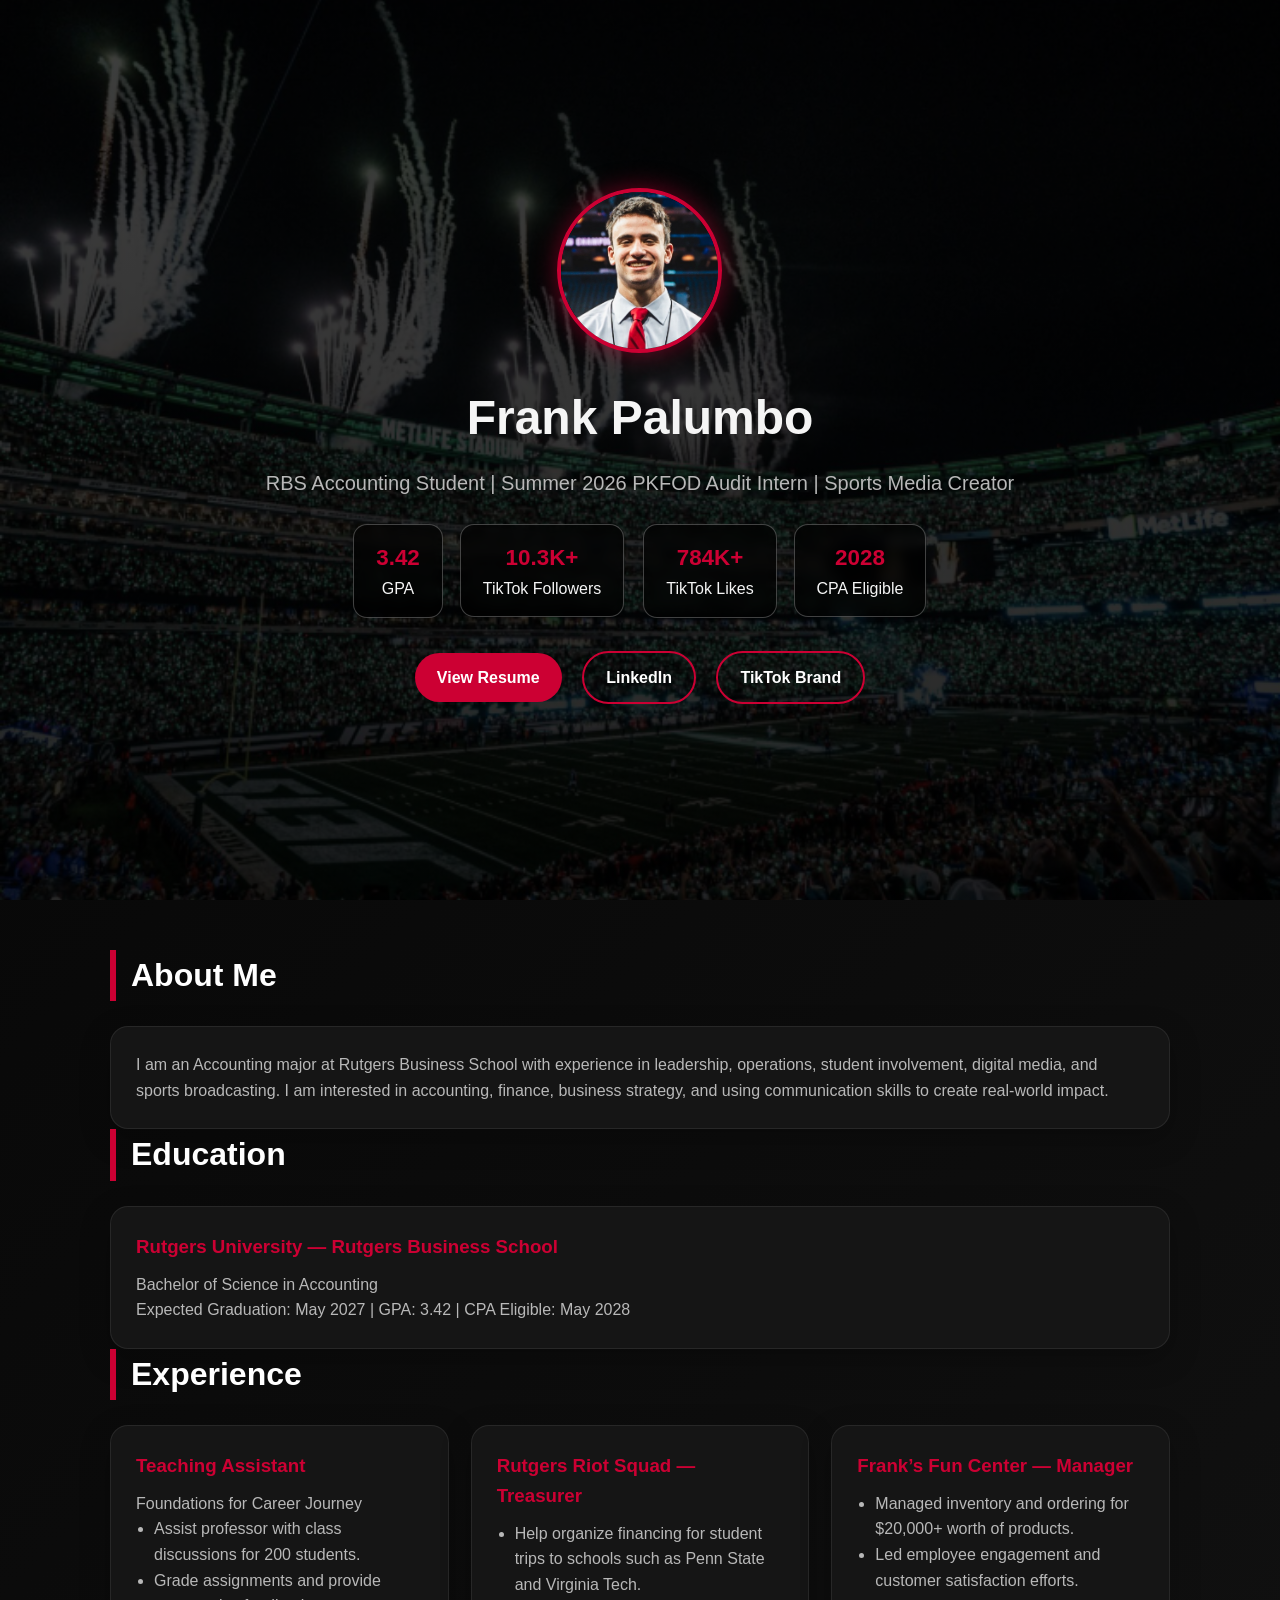
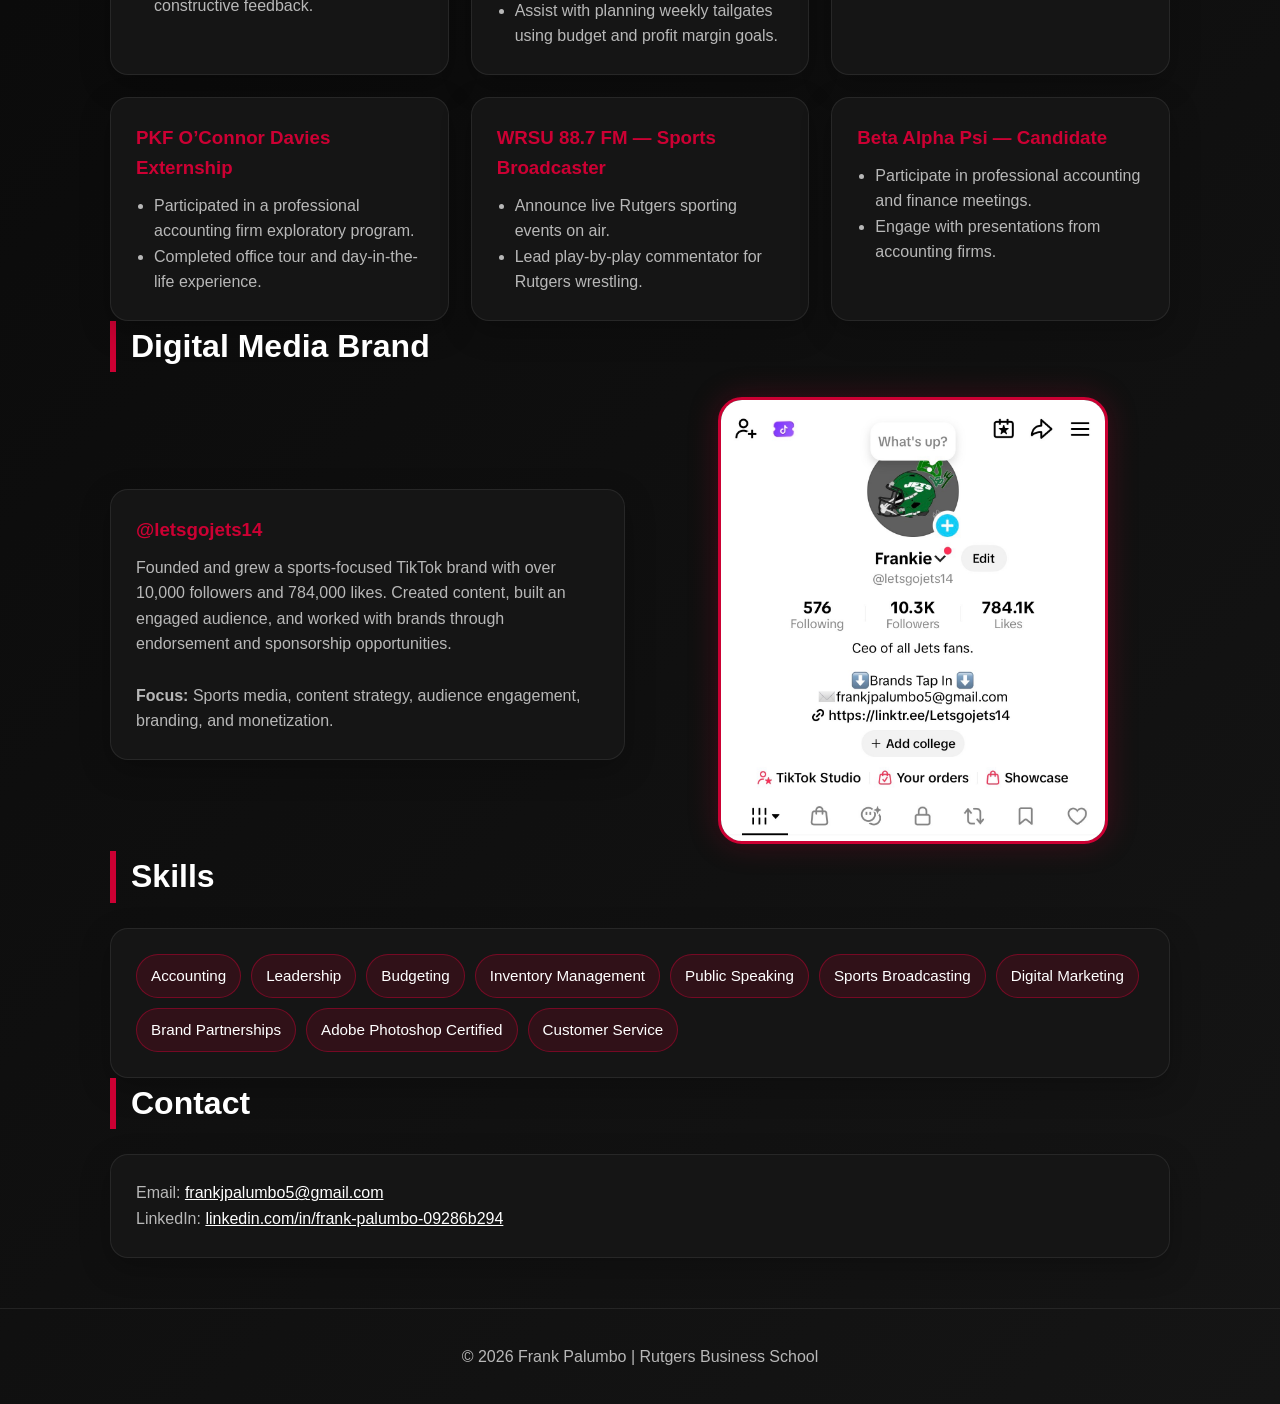
==== index.html @ e0ea03e7 "Update index.html" ====
<!DOCTYPE html>
<html lang="en">
<head>
<meta charset="UTF-8">
<meta name="viewport" content="width=device-width, initial-scale=1.0">
<title>Frank Palumbo | Rutgers Accounting Portfolio</title>

<style>
:root{
  --scarlet:#cc0033;
  --dark:#090909;
  --card:#151515;
  --text:#f5f5f5;
  --muted:#b8b8b8;
  --green:#125740;
}

*{
  margin:0;
  padding:0;
  box-sizing:border-box;
}

body{
  font-family:Arial, Helvetica, sans-serif;
  background:linear-gradient(135deg,#050505,#151515);
  color:var(--text);
  line-height:1.6;
}

header{
  min-height:100vh;
  display:flex;
  align-items:center;
  justify-content:center;
  text-align:center;
  padding:40px 20px;

  background:
    linear-gradient(rgba(0,0,0,.75), rgba(0,0,0,.85)),
    url("Assets/Jetlife.png");

  background-size:cover;
  background-position:center;
  background-repeat:no-repeat;
}

.hero{
  max-width:900px;
}

.profile-img{
  width:165px;
  height:165px;
  border-radius:50%;
  object-fit:cover;
  border:4px solid var(--scarlet);
  box-shadow:0 0 25px rgba(204,0,51,.5);
  margin-bottom:20px;
}

h1{
  font-size:3rem;
  margin-bottom:10px;
}

.tagline{
  font-size:1.25rem;
  color:var(--muted);
  margin-bottom:20px;
}

.hero-stats{
  display:flex;
  justify-content:center;
  gap:18px;
  flex-wrap:wrap;
  margin:25px 0;
}

.stat{
  background:rgba(0,0,0,.65);
  border:1px solid rgba(255,255,255,.25);
  padding:15px 22px;
  border-radius:14px;
  backdrop-filter: blur(6px);
}

.stat strong{
  display:block;
  color:var(--scarlet);
  font-size:1.4rem;
}

.btn{
  display:inline-block;
  margin:8px;
  padding:12px 22px;
  background:var(--scarlet);
  color:white;
  text-decoration:none;
  border-radius:999px;
  font-weight:bold;
  transition:.2s;
}

.btn:hover{
  background:white;
  color:var(--scarlet);
}

.btn-outline{
  background:transparent;
  border:2px solid var(--scarlet);
}

.container{
  max-width:1100px;
  margin:auto;
  padding:50px 20px;
}

.section-title{
  font-size:2rem;
  margin-bottom:25px;
  color:white;
  border-left:6px solid var(--scarlet);
  padding-left:15px;
}

.grid{
  display:grid;
  grid-template-columns:repeat(auto-fit,minmax(260px,1fr));
  gap:22px;
}

.card{
  background:var(--card);
  padding:25px;
  border-radius:18px;
  border:1px solid rgba(255,255,255,.08);
  box-shadow:0 10px 30px rgba(0,0,0,.25);
}

.card h3{
  color:var(--scarlet);
  margin-bottom:10px;
}

.card p, li{
  color:var(--muted);
}

ul{
  padding-left:18px;
}

.tiktok-section{
  display:grid;
  grid-template-columns:1fr 1fr;
  gap:30px;
  align-items:center;
}

.tiktok-img{
  width:100%;
  max-width:390px;
  border-radius:24px;
  border:3px solid var(--scarlet);
  box-shadow:0 0 30px rgba(204,0,51,.25);
}

.skills{
  display:flex;
  flex-wrap:wrap;
  gap:10px;
}

.skill{
  background:rgba(204,0,51,.15);
  border:1px solid rgba(204,0,51,.45);
  padding:9px 14px;
  border-radius:999px;
  color:white;
  font-size:.95rem;
}

footer{
  text-align:center;
  padding:35px 20px;
  color:var(--muted);
  border-top:1px solid rgba(255,255,255,.08);
}

@media(max-width:750px){
  h1{font-size:2.3rem;}
  .tiktok-section{grid-template-columns:1fr;}
}
</style>
</head>

<body>

<header>
  <div class="hero">
    <img src="Assets/Profile.pic" alt="Frank Palumbo" class="profile-img">
    <h1>Frank Palumbo</h1>
    <p class="tagline">RBS Accounting Student | Summer 2026 PKFOD Audit Intern | Sports Media Creator</p>

    <div class="hero-stats">
      <div class="stat"><strong>3.42</strong>GPA</div>
      <div class="stat"><strong>10.3K+</strong>TikTok Followers</div>
      <div class="stat"><strong>784K+</strong>TikTok Likes</div>
      <div class="stat"><strong>2028</strong>CPA Eligible</div>
    </div>

    <a href="Assets/Resume.pdf" class="btn" target="_blank">View Resume</a>
    <a href="https://www.linkedin.com/in/frank-palumbo-09286b294" class="btn btn-outline" target="_blank">LinkedIn</a>
    <a href="https://linktr.ee/Letsgojets14" class="btn btn-outline" target="_blank">TikTok Brand</a>
  </div>
</header>

<div class="container">

  <h2 class="section-title">About Me</h2>
  <div class="card">
    <p>
      I am an Accounting major at Rutgers Business School with experience in leadership,
      operations, student involvement, digital media, and sports broadcasting. I am interested
      in accounting, finance, business strategy, and using communication skills to create real-world impact.
    </p>
  </div>

  <h2 class="section-title">Education</h2>
  <div class="card">
    <h3>Rutgers University — Rutgers Business School</h3>
    <p>Bachelor of Science in Accounting</p>
    <p>Expected Graduation: May 2027 | GPA: 3.42 | CPA Eligible: May 2028</p>
  </div>

  <h2 class="section-title">Experience</h2>
  <div class="grid">
    <div class="card">
      <h3>Teaching Assistant</h3>
      <p>Foundations for Career Journey</p>
      <ul>
        <li>Assist professor with class discussions for 200 students.</li>
        <li>Grade assignments and provide constructive feedback.</li>
      </ul>
    </div>

    <div class="card">
      <h3>Rutgers Riot Squad — Treasurer</h3>
      <ul>
        <li>Help organize financing for student trips to schools such as Penn State and Virginia Tech.</li>
        <li>Assist with planning weekly tailgates using budget and profit margin goals.</li>
      </ul>
    </div>

    <div class="card">
      <h3>Frank’s Fun Center — Manager</h3>
      <ul>
        <li>Managed inventory and ordering for $20,000+ worth of products.</li>
        <li>Led employee engagement and customer satisfaction efforts.</li>
      </ul>
    </div>

    <div class="card">
      <h3>PKF O’Connor Davies Externship</h3>
      <ul>
        <li>Participated in a professional accounting firm exploratory program.</li>
        <li>Completed office tour and day-in-the-life experience.</li>
      </ul>
    </div>

    <div class="card">
      <h3>WRSU 88.7 FM — Sports Broadcaster</h3>
      <ul>
        <li>Announce live Rutgers sporting events on air.</li>
        <li>Lead play-by-play commentator for Rutgers wrestling.</li>
      </ul>
    </div>

    <div class="card">
      <h3>Beta Alpha Psi — Candidate</h3>
      <ul>
        <li>Participate in professional accounting and finance meetings.</li>
        <li>Engage with presentations from accounting firms.</li>
      </ul>
    </div>
  </div>

  <h2 class="section-title">Digital Media Brand</h2>
  <div class="tiktok-section">
    <div class="card">
      <h3>@letsgojets14</h3>
      <p>
        Founded and grew a sports-focused TikTok brand with over 10,000 followers
        and 784,000 likes. Created content, built an engaged audience, and worked
        with brands through endorsement and sponsorship opportunities.
      </p>
      <br>
      <p><strong>Focus:</strong> Sports media, content strategy, audience engagement, branding, and monetization.</p>
    </div>

    <div style="text-align:center;">
      <img src="Assets/TikTokPage.jpeg" alt="TikTok page screenshot" class="tiktok-img">
    </div>
  </div>

  <h2 class="section-title">Skills</h2>
  <div class="card">
    <div class="skills">
      <span class="skill">Accounting</span>
      <span class="skill">Leadership</span>
      <span class="skill">Budgeting</span>
      <span class="skill">Inventory Management</span>
      <span class="skill">Public Speaking</span>
      <span class="skill">Sports Broadcasting</span>
      <span class="skill">Digital Marketing</span>
      <span class="skill">Brand Partnerships</span>
      <span class="skill">Adobe Photoshop Certified</span>
      <span class="skill">Customer Service</span>
    </div>
  </div>

  <h2 class="section-title">Contact</h2>
  <div class="card">
    <p>Email: <a href="mailto:frankjpalumbo5@gmail.com" style="color:#fff;">frankjpalumbo5@gmail.com</a></p>
    <p>LinkedIn: <a href="https://www.linkedin.com/in/frank-palumbo-09286b294" target="_blank" style="color:#fff;">linkedin.com/in/frank-palumbo-09286b294</a></p>
  </div>

</div>

<footer>
  © 2026 Frank Palumbo | Rutgers Business School
</footer>

</body>
</html>
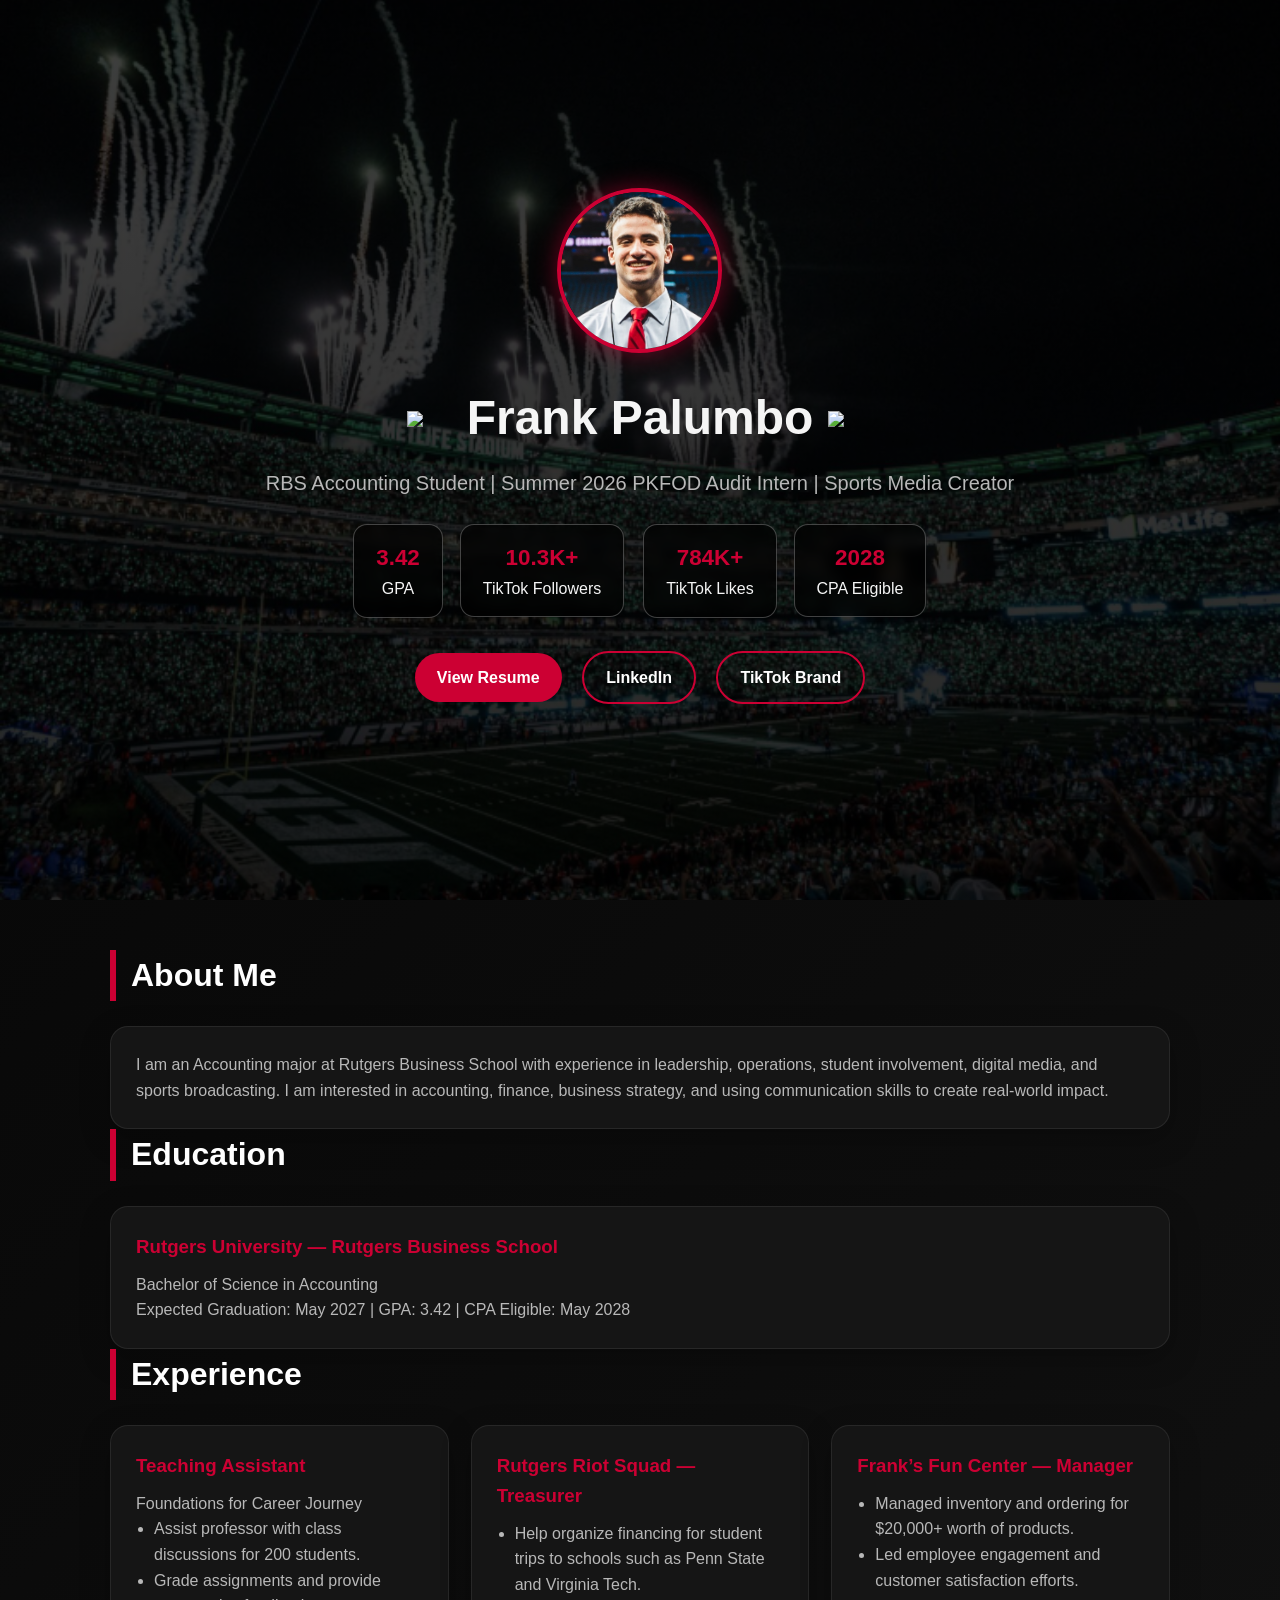
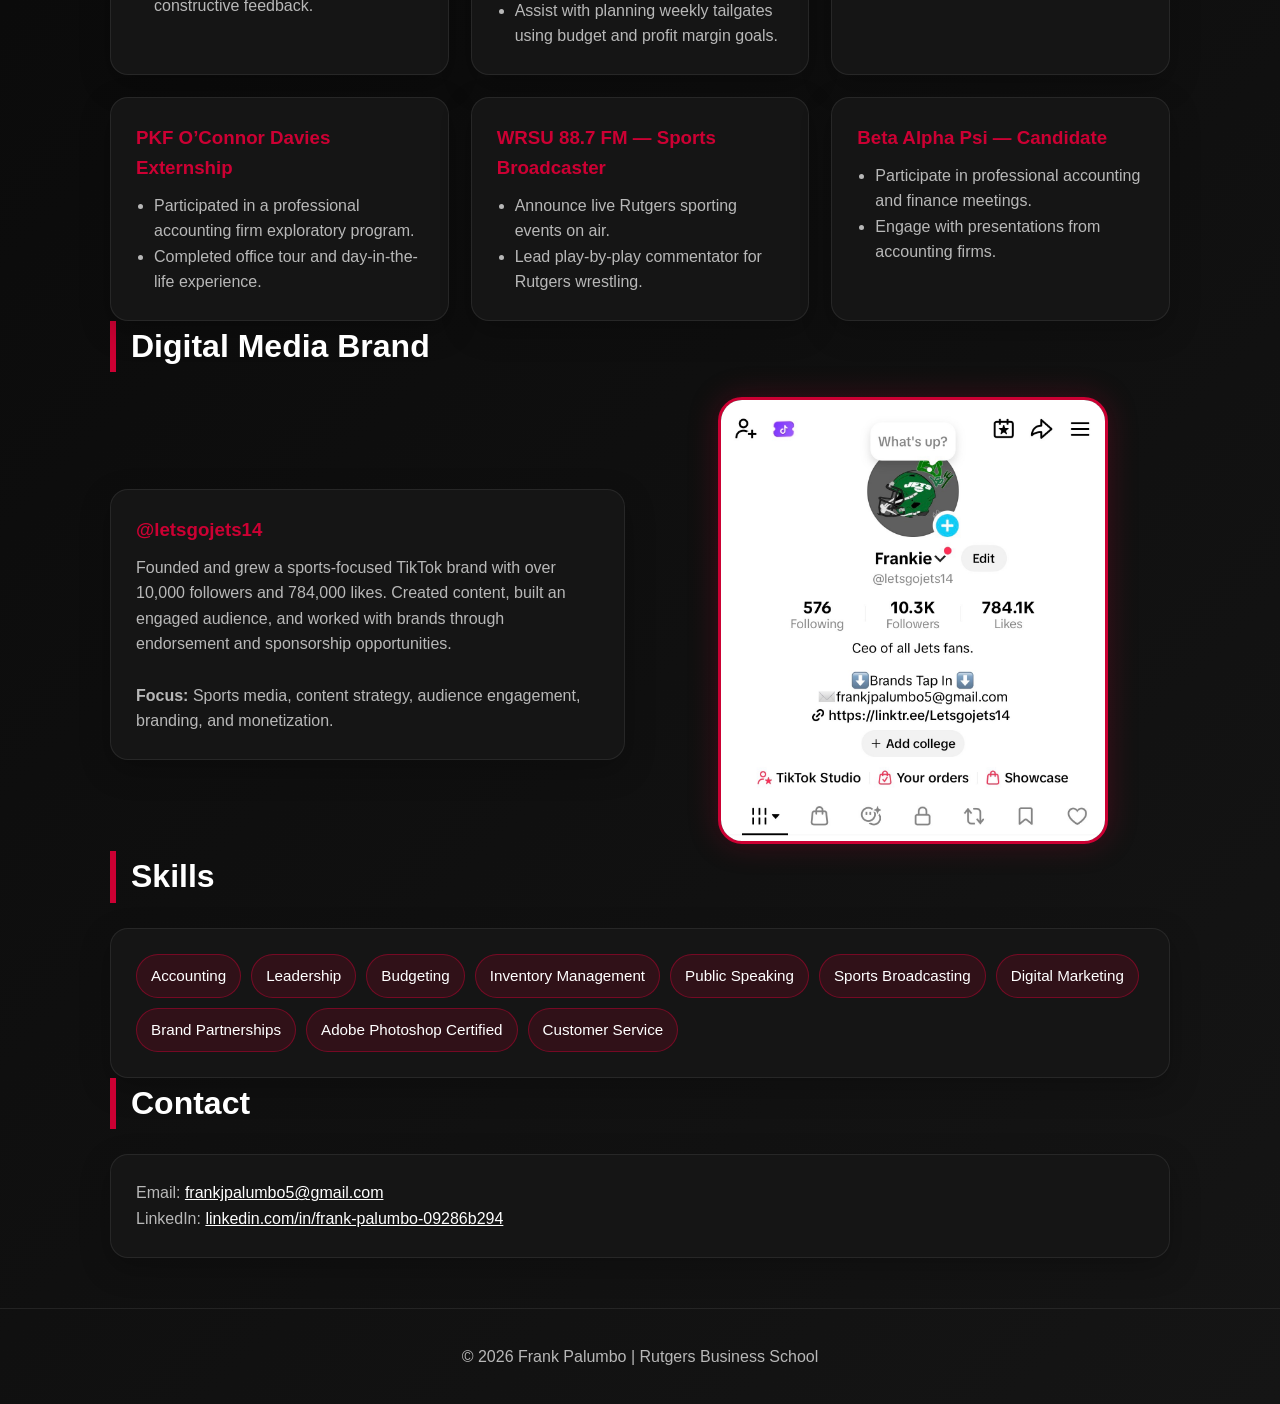
==== commit 87b8b97c: "Update index.html" ====
--- a/index.html
+++ b/index.html
@@ -161,7 +161,18 @@
   gap:30px;
   align-items:center;
 }
-
+.name-row{
+  display:flex;
+  align-items:center;
+  justify-content:center;
+  gap:15px;
+  flex-wrap:wrap;
+}
+
+.logo{
+  width:45px;
+  height:auto;
+}
 .tiktok-img{
   width:100%;
   max-width:390px;
@@ -204,7 +215,11 @@
 <header>
   <div class="hero">
     <img src="Assets/Profile.pic" alt="Frank Palumbo" class="profile-img">
-    <h1>Frank Palumbo</h1>
+    <h1 class="name-row">
+  <img src="Assets/rutgers.png" class="logo">
+  Frank Palumbo
+  <img src="Assets/rutgers.png" class="logo">
+</h1>
     <p class="tagline">RBS Accounting Student | Summer 2026 PKFOD Audit Intern | Sports Media Creator</p>
 
     <div class="hero-stats">
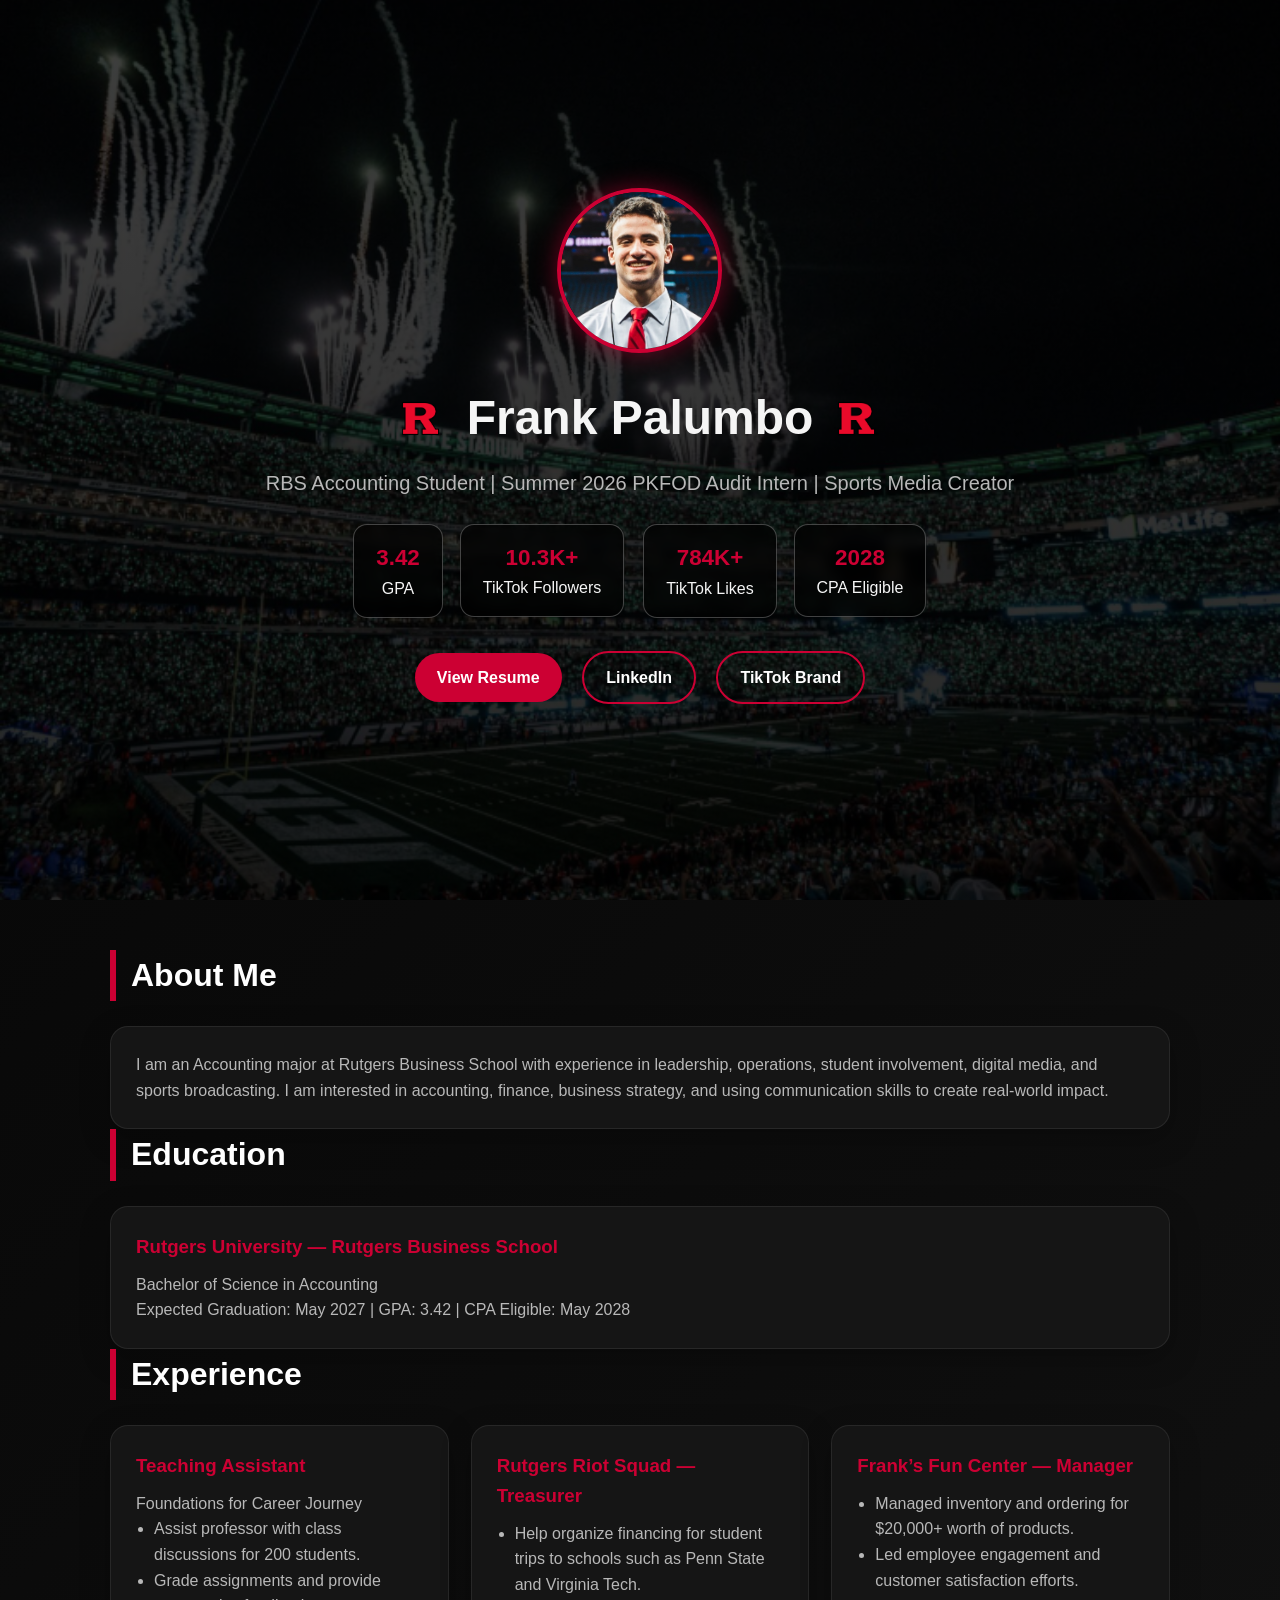
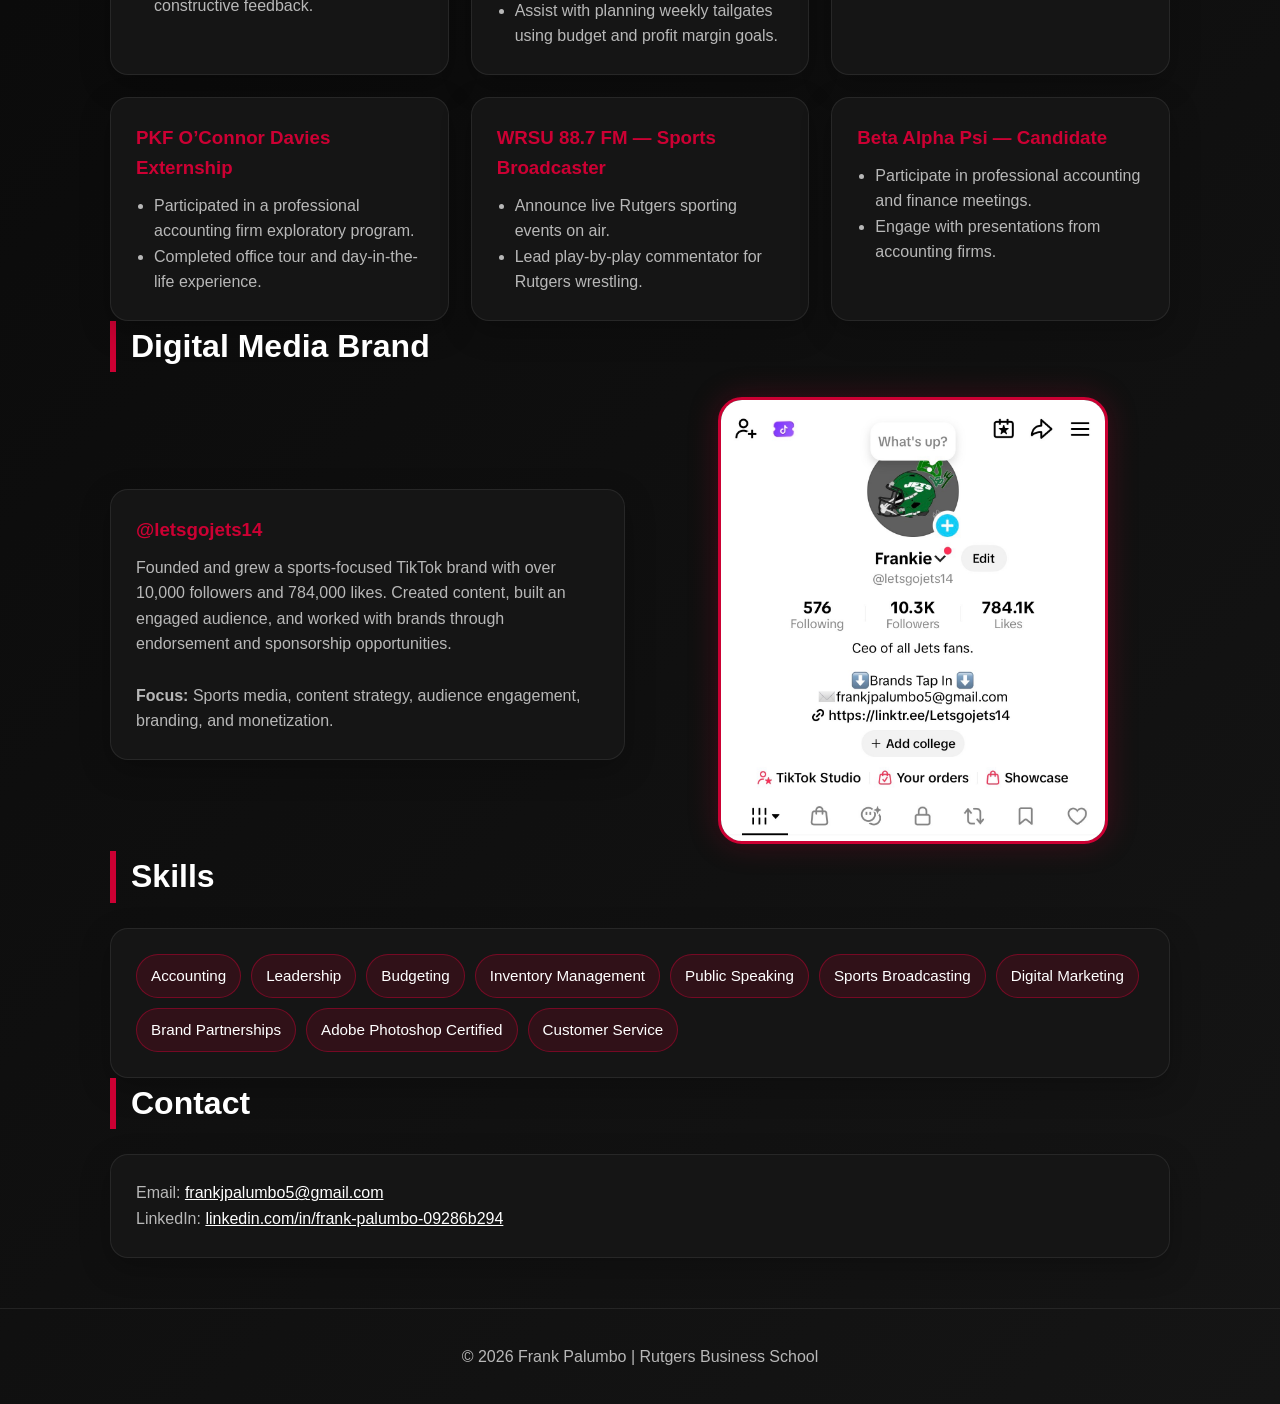
==== commit e5fcff7f: "Update index.html" ====
--- a/index.html
+++ b/index.html
@@ -170,7 +170,7 @@
 }
 
 .logo{
-  width:45px;
+  width:60px;
   height:auto;
 }
 .tiktok-img{
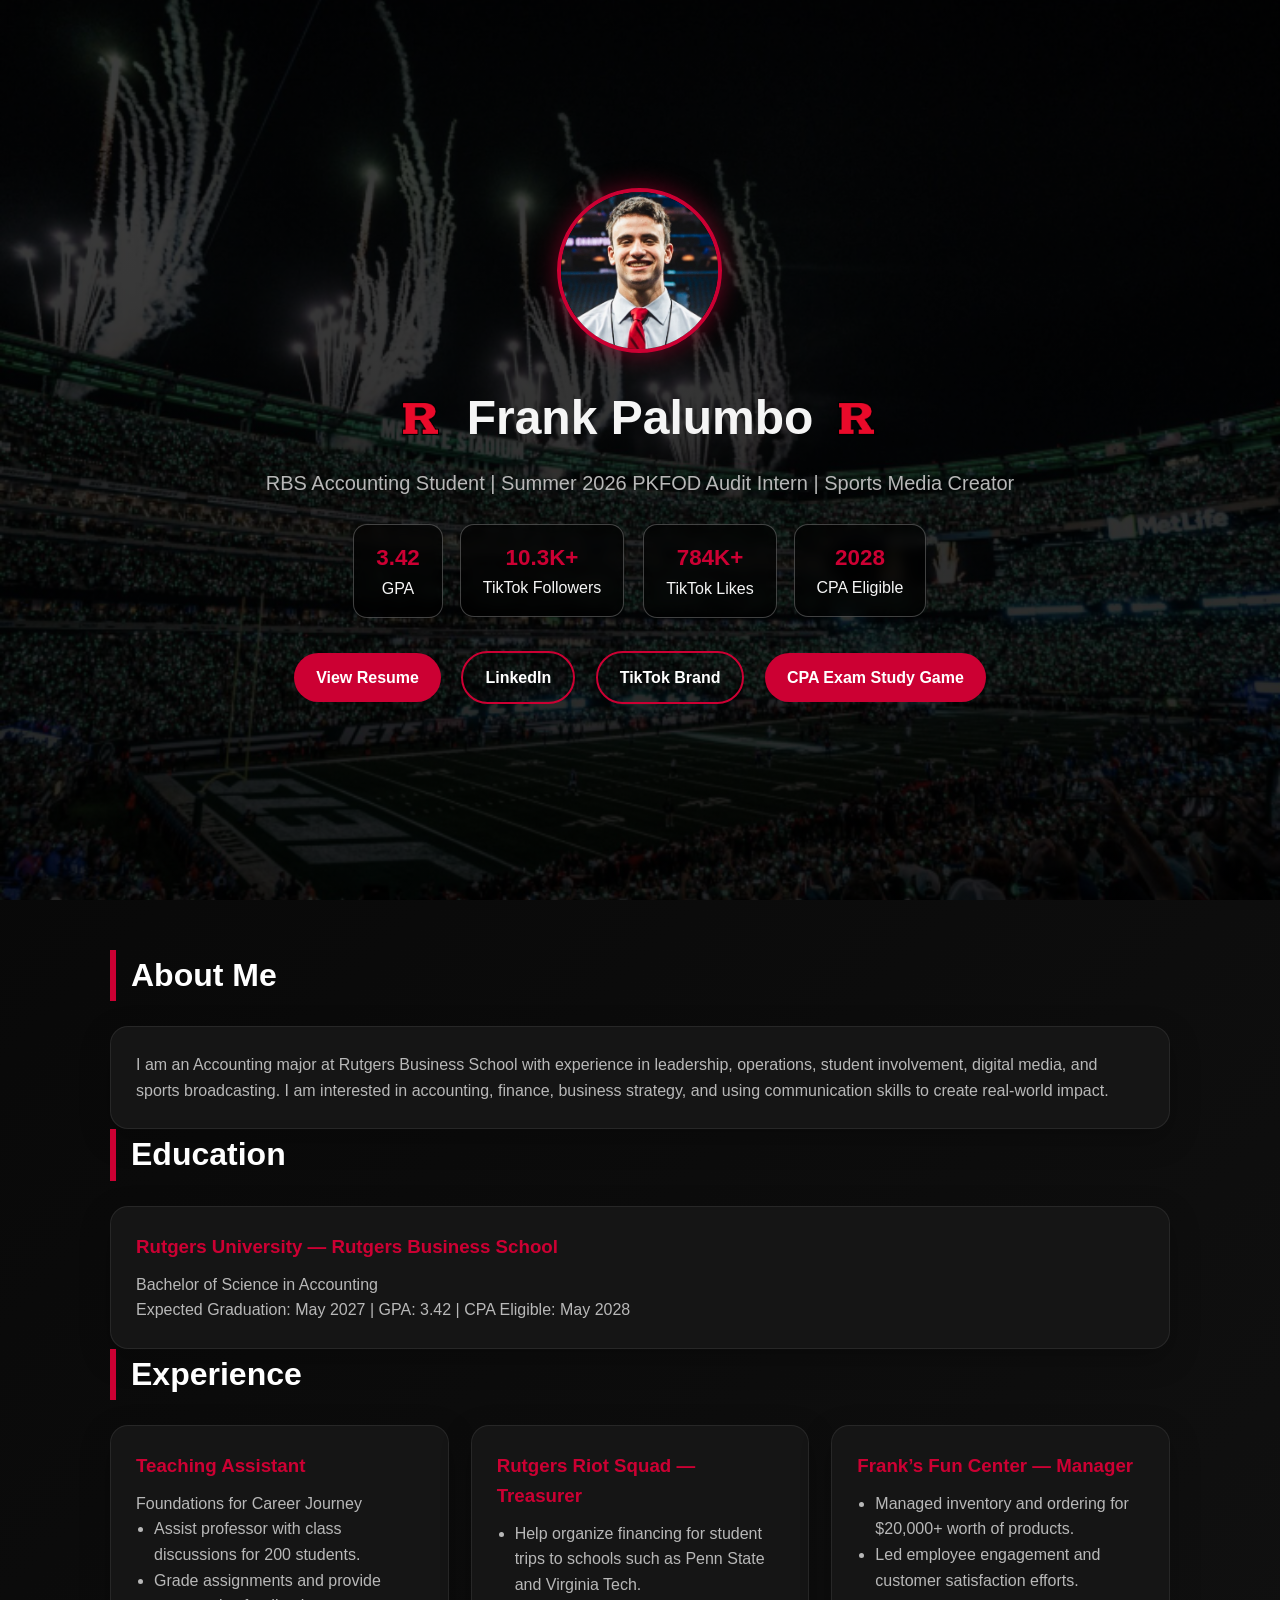
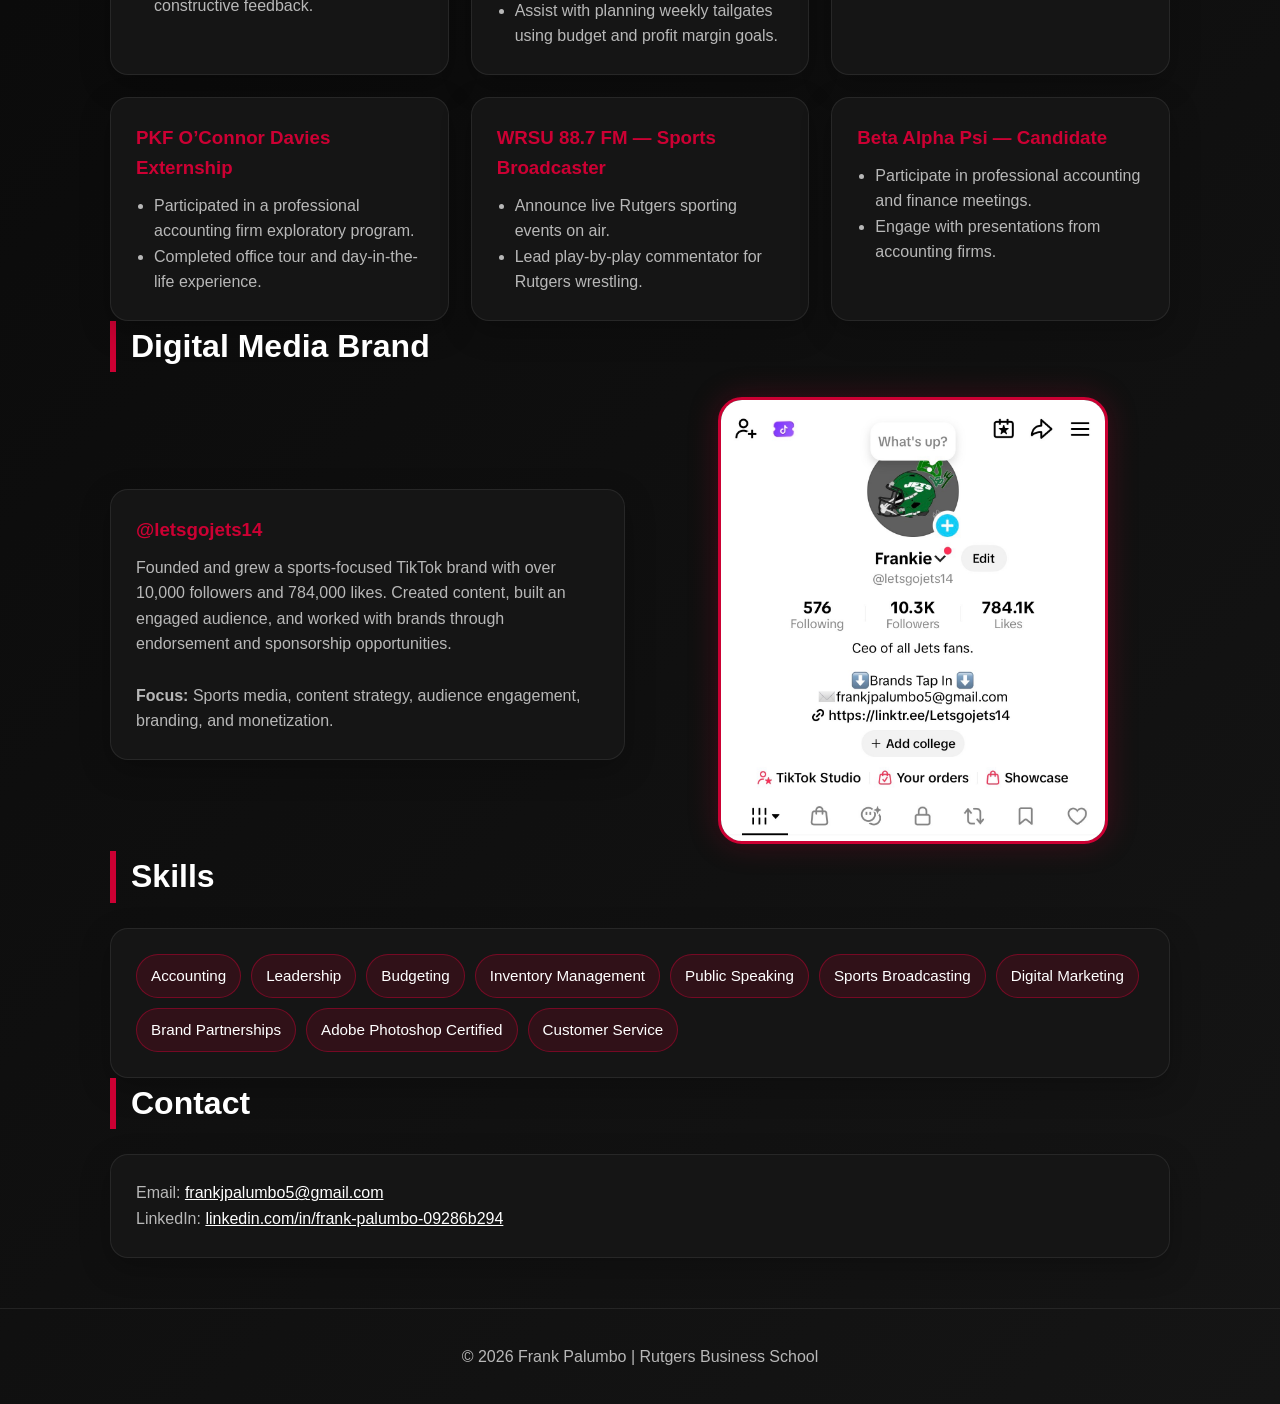
==== commit a5da480c: "Update index.html" ====
--- a/index.html
+++ b/index.html
@@ -232,6 +232,7 @@
     <a href="Assets/Resume.pdf" class="btn" target="_blank">View Resume</a>
     <a href="https://www.linkedin.com/in/frank-palumbo-09286b294" class="btn btn-outline" target="_blank">LinkedIn</a>
     <a href="https://linktr.ee/Letsgojets14" class="btn btn-outline" target="_blank">TikTok Brand</a>
+    <a href="CPAExamStudy/" class="btn" target="_blank">CPA Exam Study Game</a>
   </div>
 </header>
 
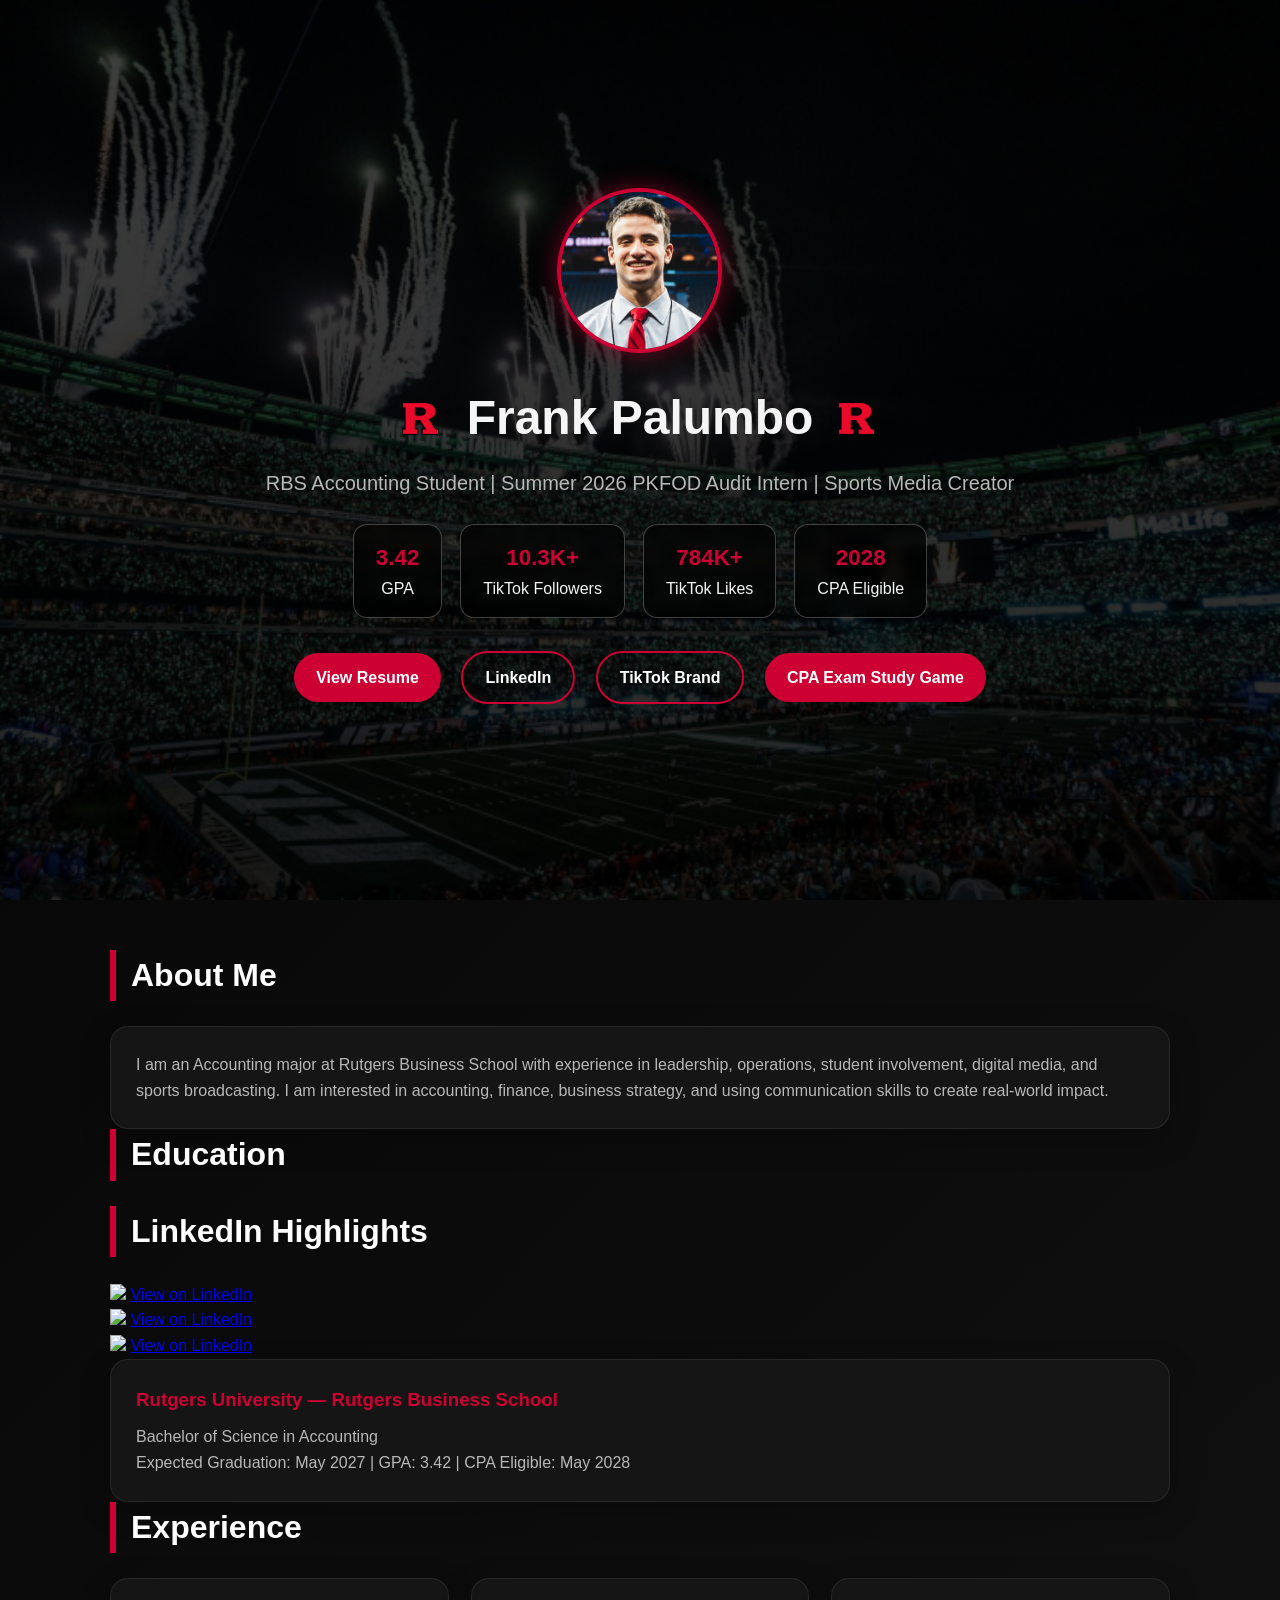
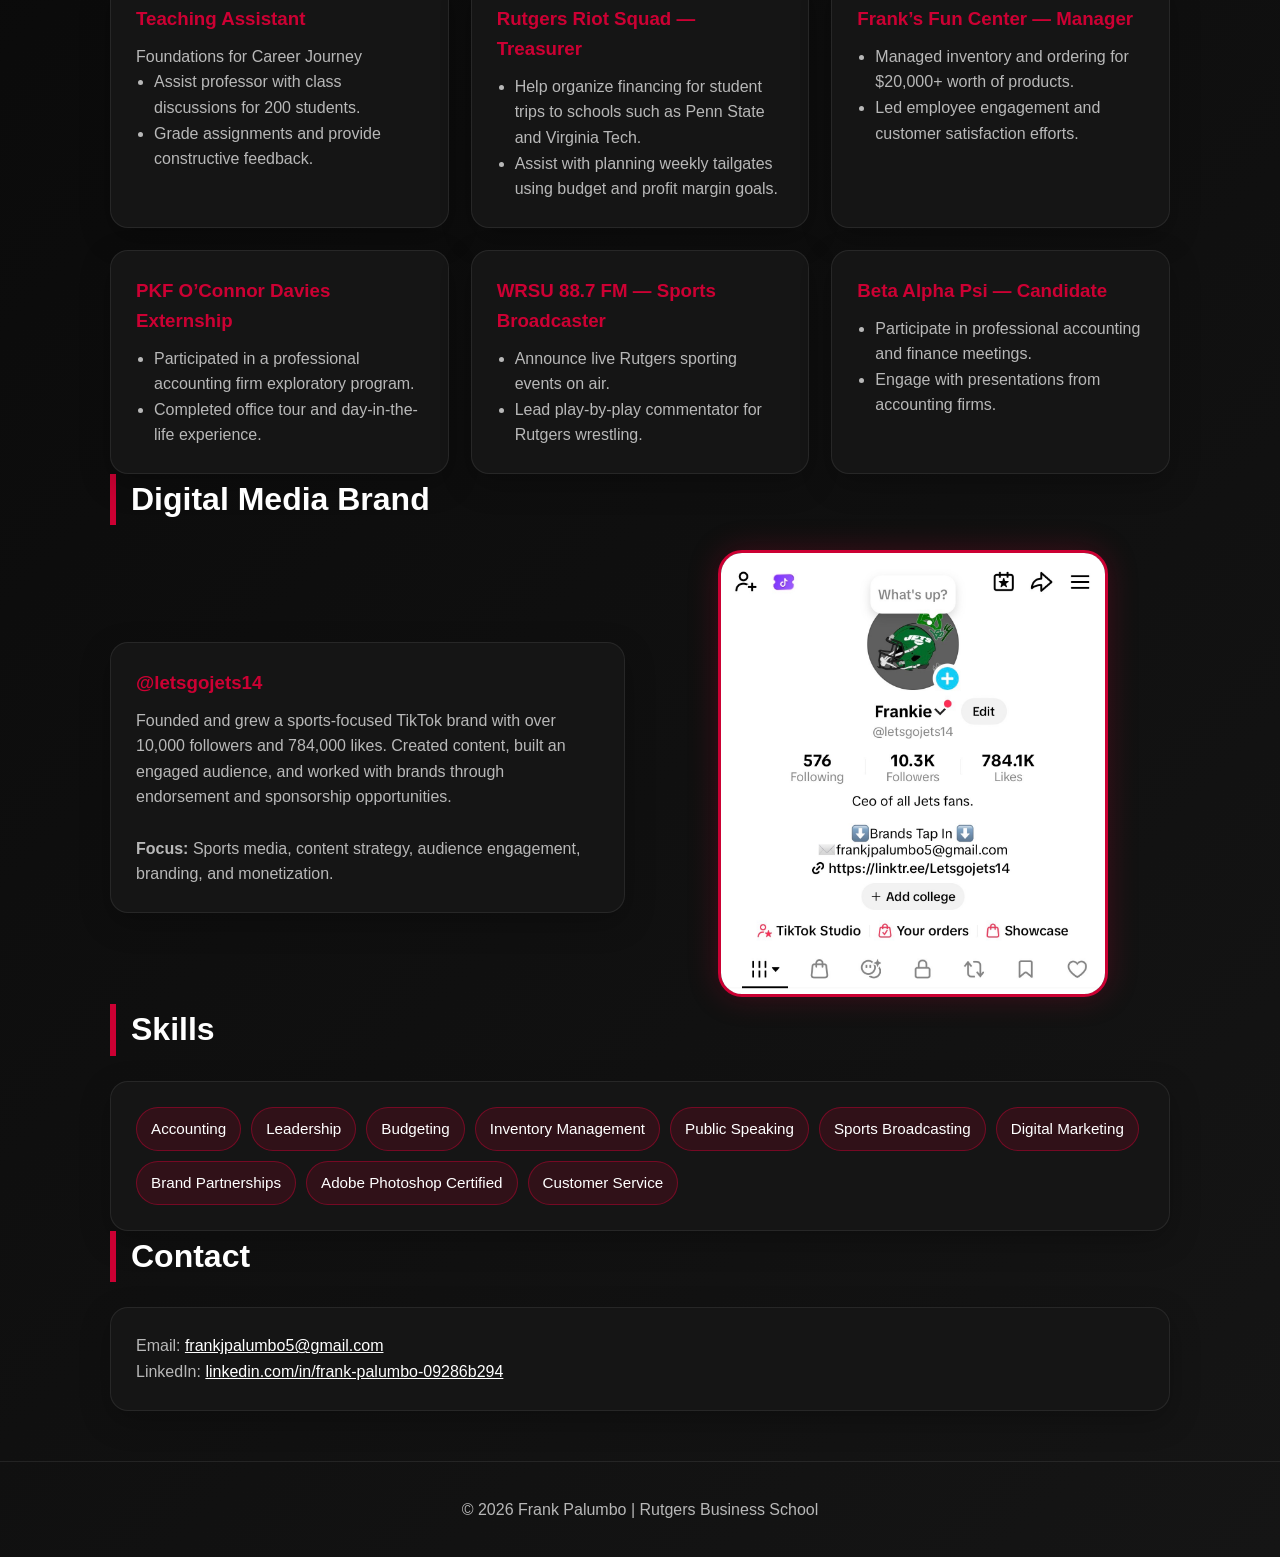
==== commit 6cc2fd05: "Update index.html" ====
--- a/index.html
+++ b/index.html
@@ -248,6 +248,26 @@
   </div>
 
   <h2 class="section-title">Education</h2>
+  <h2 class="section-title">LinkedIn Highlights</h2>
+
+<div class="linkedin-scroll-box">
+
+  <div class="linkedin-post">
+    <img src="Assets/link1.png" class="linkedin-img">
+    <a href="https://www.linkedin.com/feed/update/urn:li:activity:7402350196178776064/" target="_blank">View on LinkedIn</a>
+  </div>
+
+  <div class="linkedin-post">
+    <img src="Assets/link2.png" class="linkedin-img">
+    <a href="https://www.linkedin.com/feed/update/urn:li:activity:7424182064595488768/" target="_blank">View on LinkedIn</a>
+  </div>
+
+  <div class="linkedin-post">
+    <img src="Assets/link3.png" class="linkedin-img">
+    <a href="https://www.linkedin.com/feed/update/urn:li:activity:7337569229157621762/" target="_blank">View on LinkedIn</a>
+  </div>
+
+</div>
   <div class="card">
     <h3>Rutgers University — Rutgers Business School</h3>
     <p>Bachelor of Science in Accounting</p>
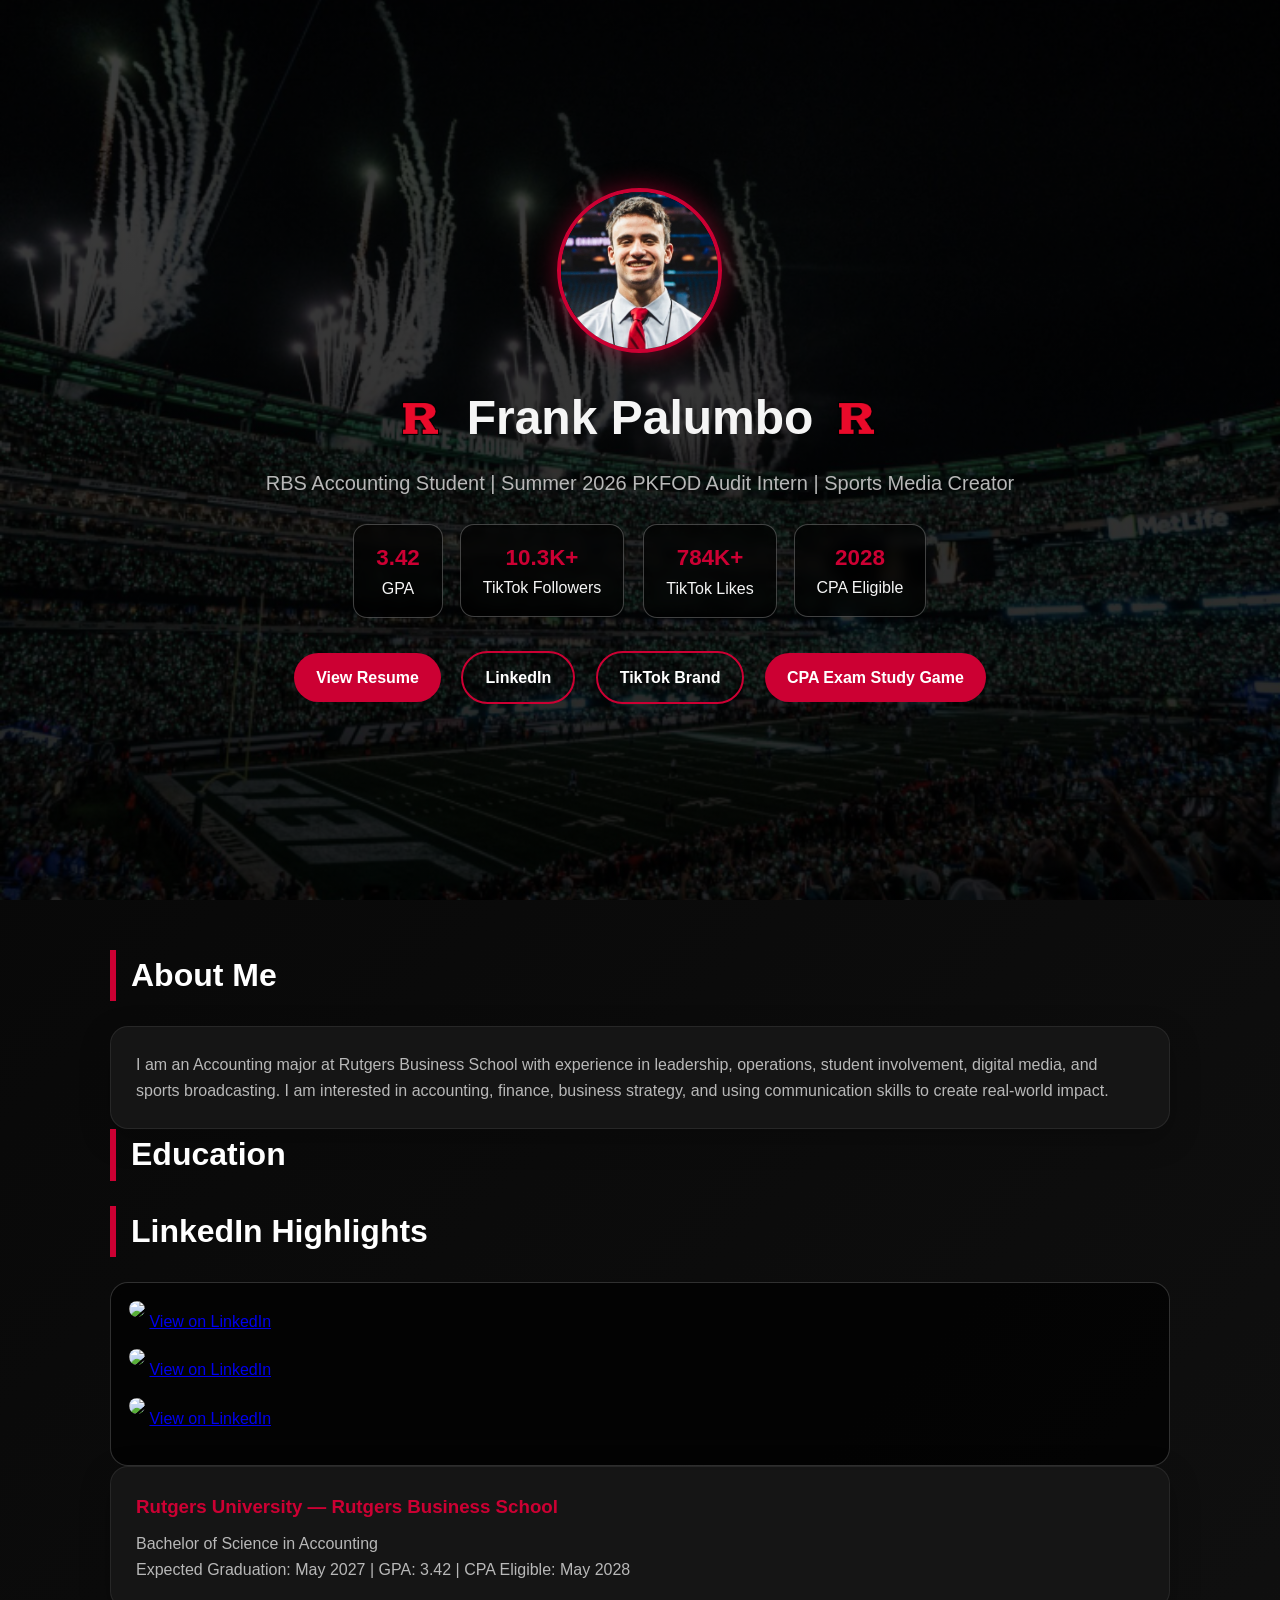
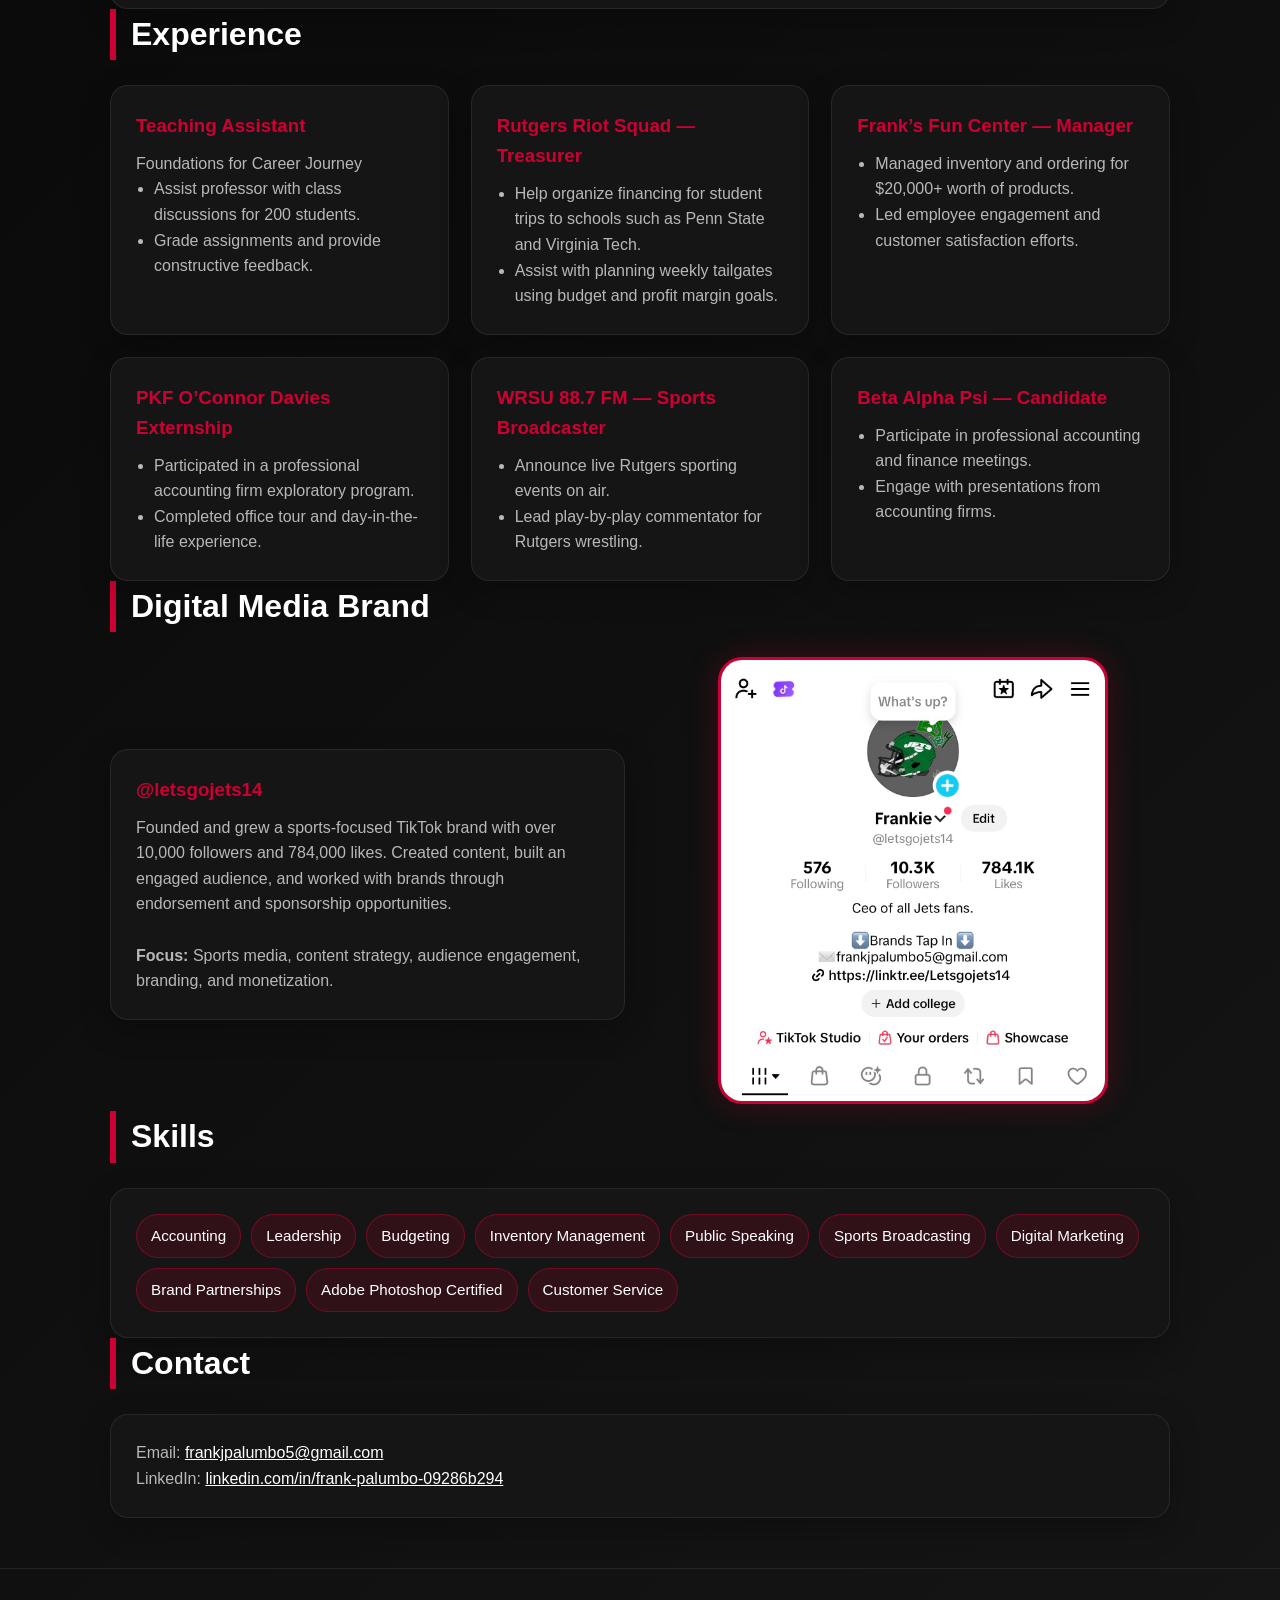
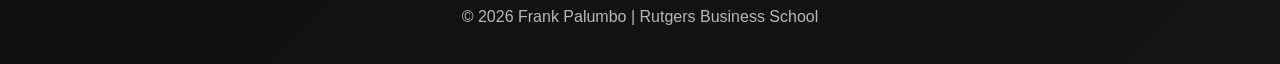
==== commit 591ccb1a: "Update index.html" ====
--- a/index.html
+++ b/index.html
@@ -6,6 +6,24 @@
 <title>Frank Palumbo | Rutgers Accounting Portfolio</title>
 
 <style>
+  .linkedin-scroll-box{
+  max-height:350px;
+  overflow-y:auto;
+  background:rgba(0,0,0,.7);
+  border:1px solid rgba(255,255,255,.18);
+  border-radius:18px;
+  padding:18px;
+}
+
+.linkedin-post{
+  margin-bottom:15px;
+}
+
+.linkedin-img{
+  width:100%;
+  border-radius:12px;
+  margin-bottom:10px;
+}
 :root{
   --scarlet:#cc0033;
   --dark:#090909;
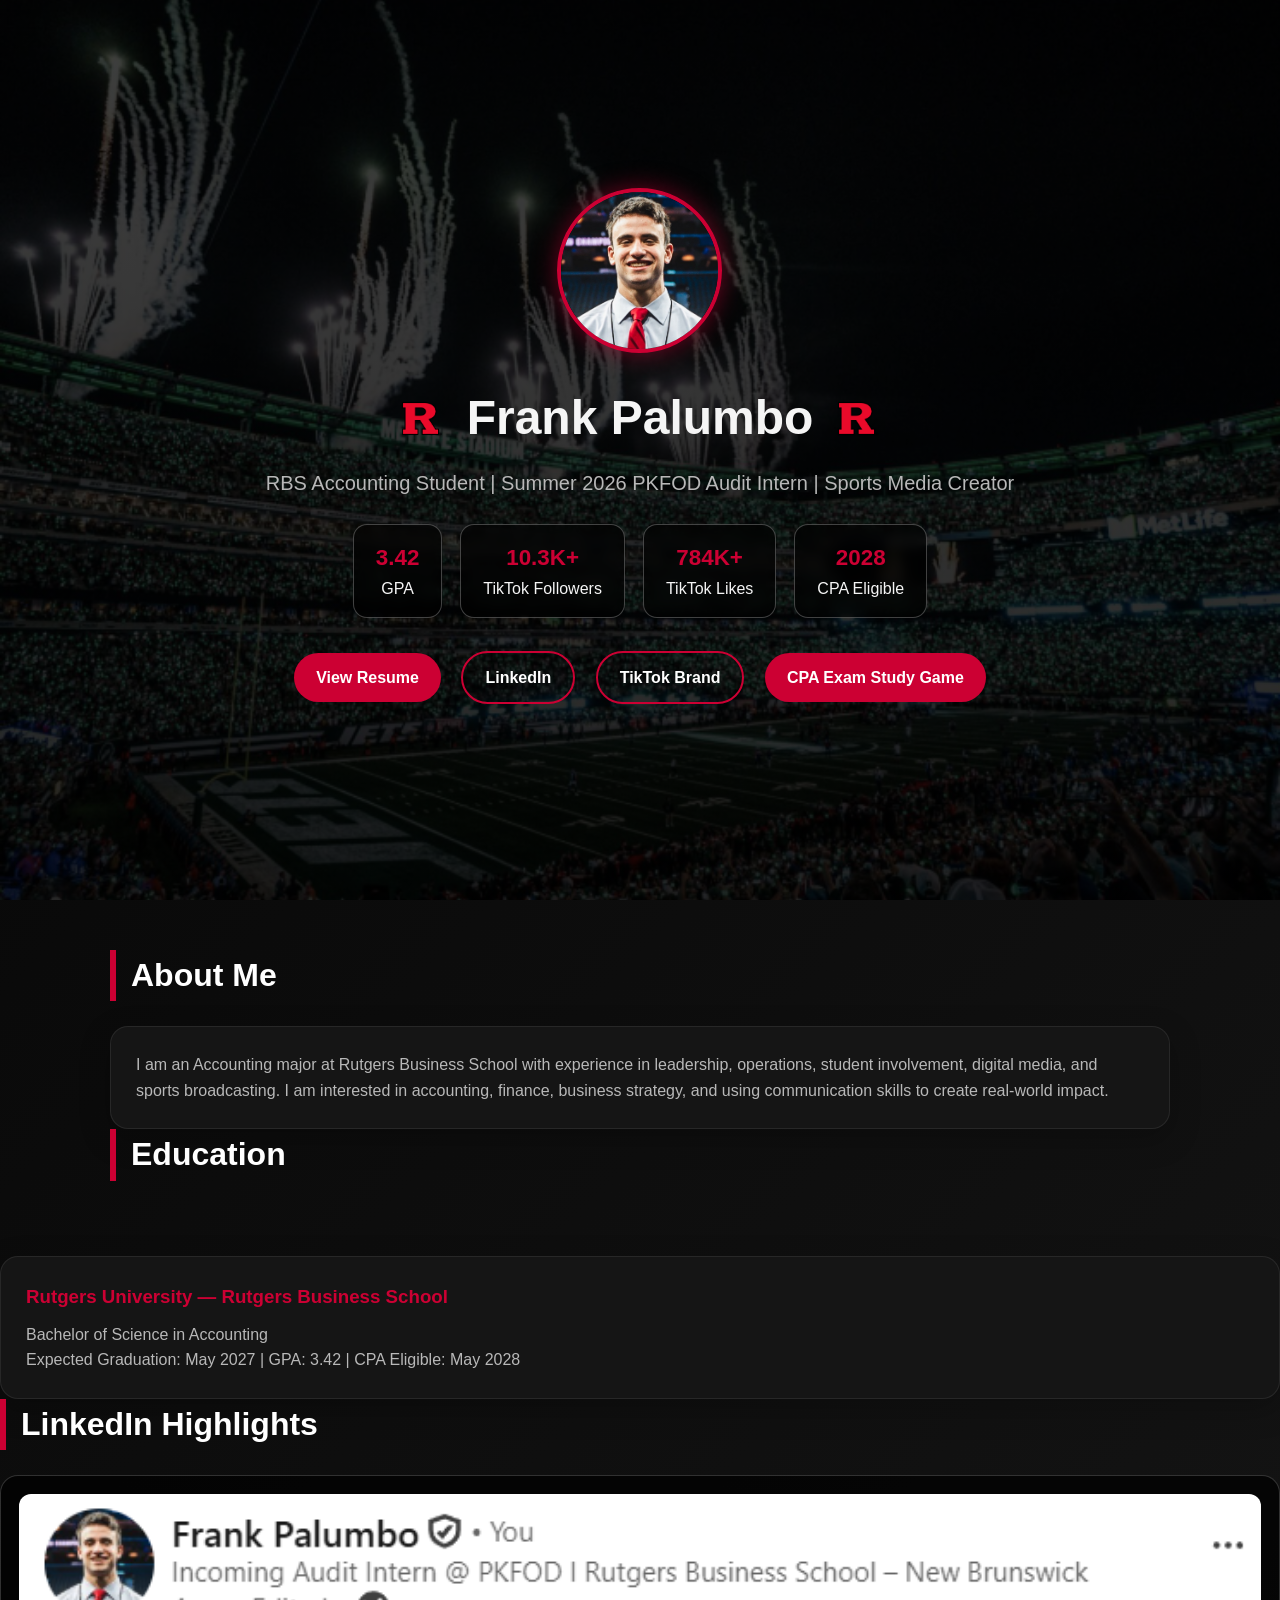
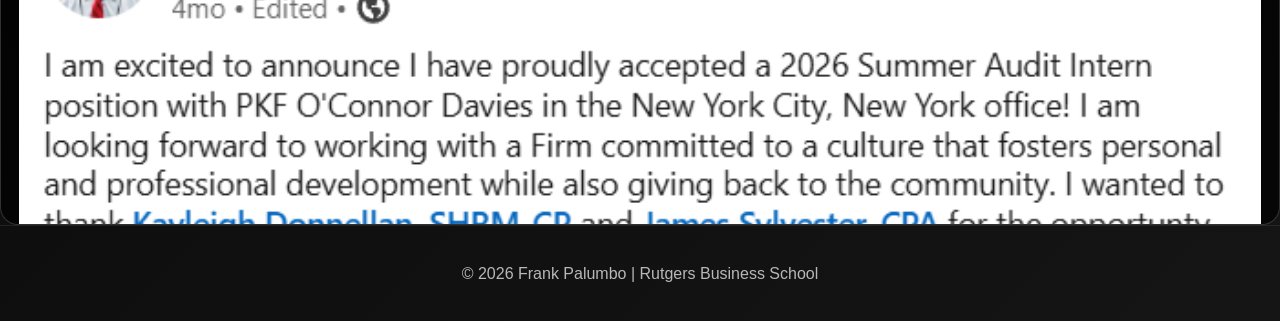
==== commit 3bc259f6: "Update index.html" ====
--- a/index.html
+++ b/index.html
@@ -266,30 +266,30 @@
   </div>
 
   <h2 class="section-title">Education</h2>
-  <h2 class="section-title">LinkedIn Highlights</h2>
-
-<div class="linkedin-scroll-box">
-
-  <div class="linkedin-post">
-    <img src="Assets/link1.png" class="linkedin-img">
-    <a href="https://www.linkedin.com/feed/update/urn:li:activity:7402350196178776064/" target="_blank">View on LinkedIn</a>
-  </div>
-
-  <div class="linkedin-post">
-    <img src="Assets/link2.png" class="linkedin-img">
-    <a href="https://www.linkedin.com/feed/update/urn:li:activity:7424182064595488768/" target="_blank">View on LinkedIn</a>
-  </div>
-
-  <div class="linkedin-post">
-    <img src="Assets/link3.png" class="linkedin-img">
-    <a href="https://www.linkedin.com/feed/update/urn:li:activity:7337569229157621762/" target="_blank">View on LinkedIn</a>
-  </div>
-
+  
 </div>
   <div class="card">
     <h3>Rutgers University — Rutgers Business School</h3>
     <p>Bachelor of Science in Accounting</p>
     <p>Expected Graduation: May 2027 | GPA: 3.42 | CPA Eligible: May 2028</p>
+  </div>
+<h2 class="section-title">LinkedIn Highlights</h2>
+
+<div class="linkedin-scroll-box">
+
+  <div class="linkedin-post">
+    <img src="Assets/link1.png" class="linkedin-img">
+    <a href="https://www.linkedin.com/feed/update/urn:li:activity:7402350196178776064/" target="_blank">View on LinkedIn</a>
+  </div>
+
+  <div class="linkedin-post">
+    <img src="Assets/link2.png" class="linkedin-img">
+    <a href="https://www.linkedin.com/feed/update/urn:li:activity:7424182064595488768/" target="_blank">View on LinkedIn</a>
+  </div>
+
+  <div class="linkedin-post">
+    <img src="Assets/link3.png" class="linkedin-img">
+    <a href="https://www.linkedin.com/feed/update/urn:li:activity:7337569229157621762/" target="_blank">View on LinkedIn</a>
   </div>
 
   <h2 class="section-title">Experience</h2>
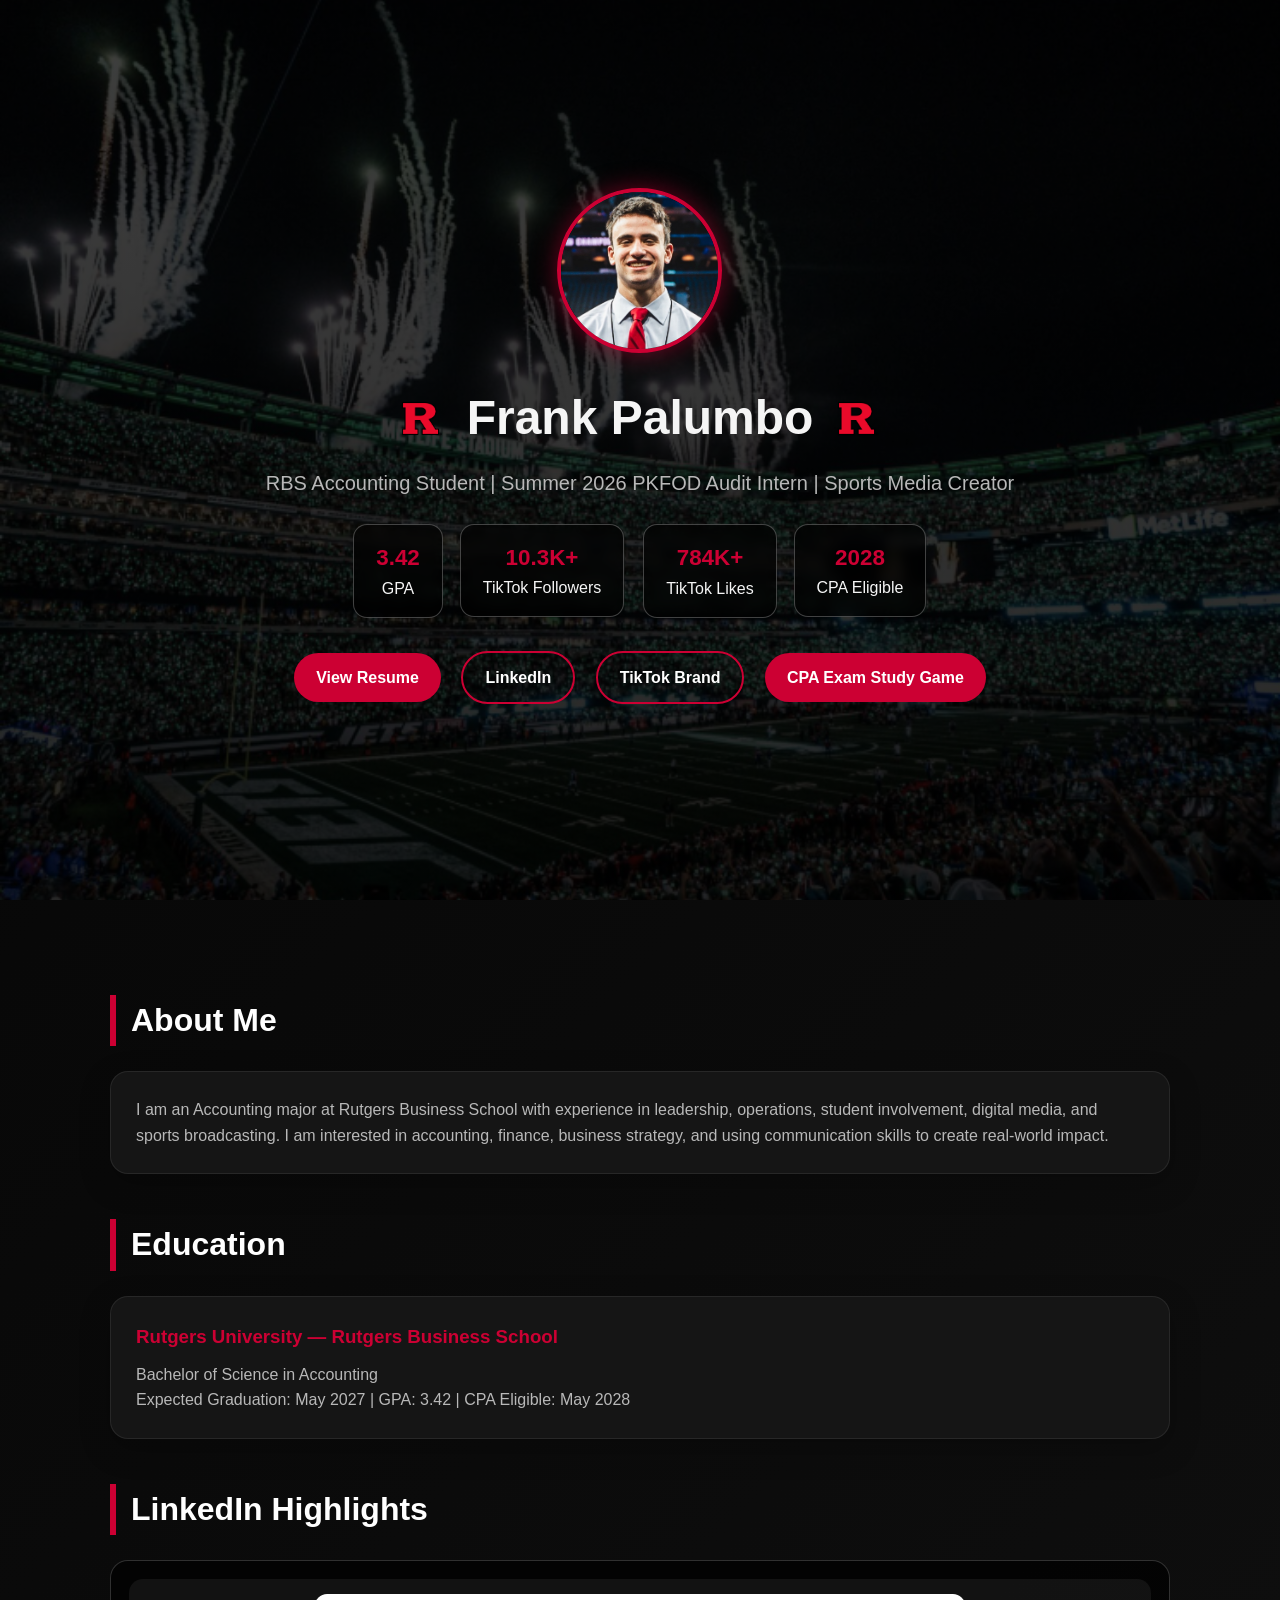
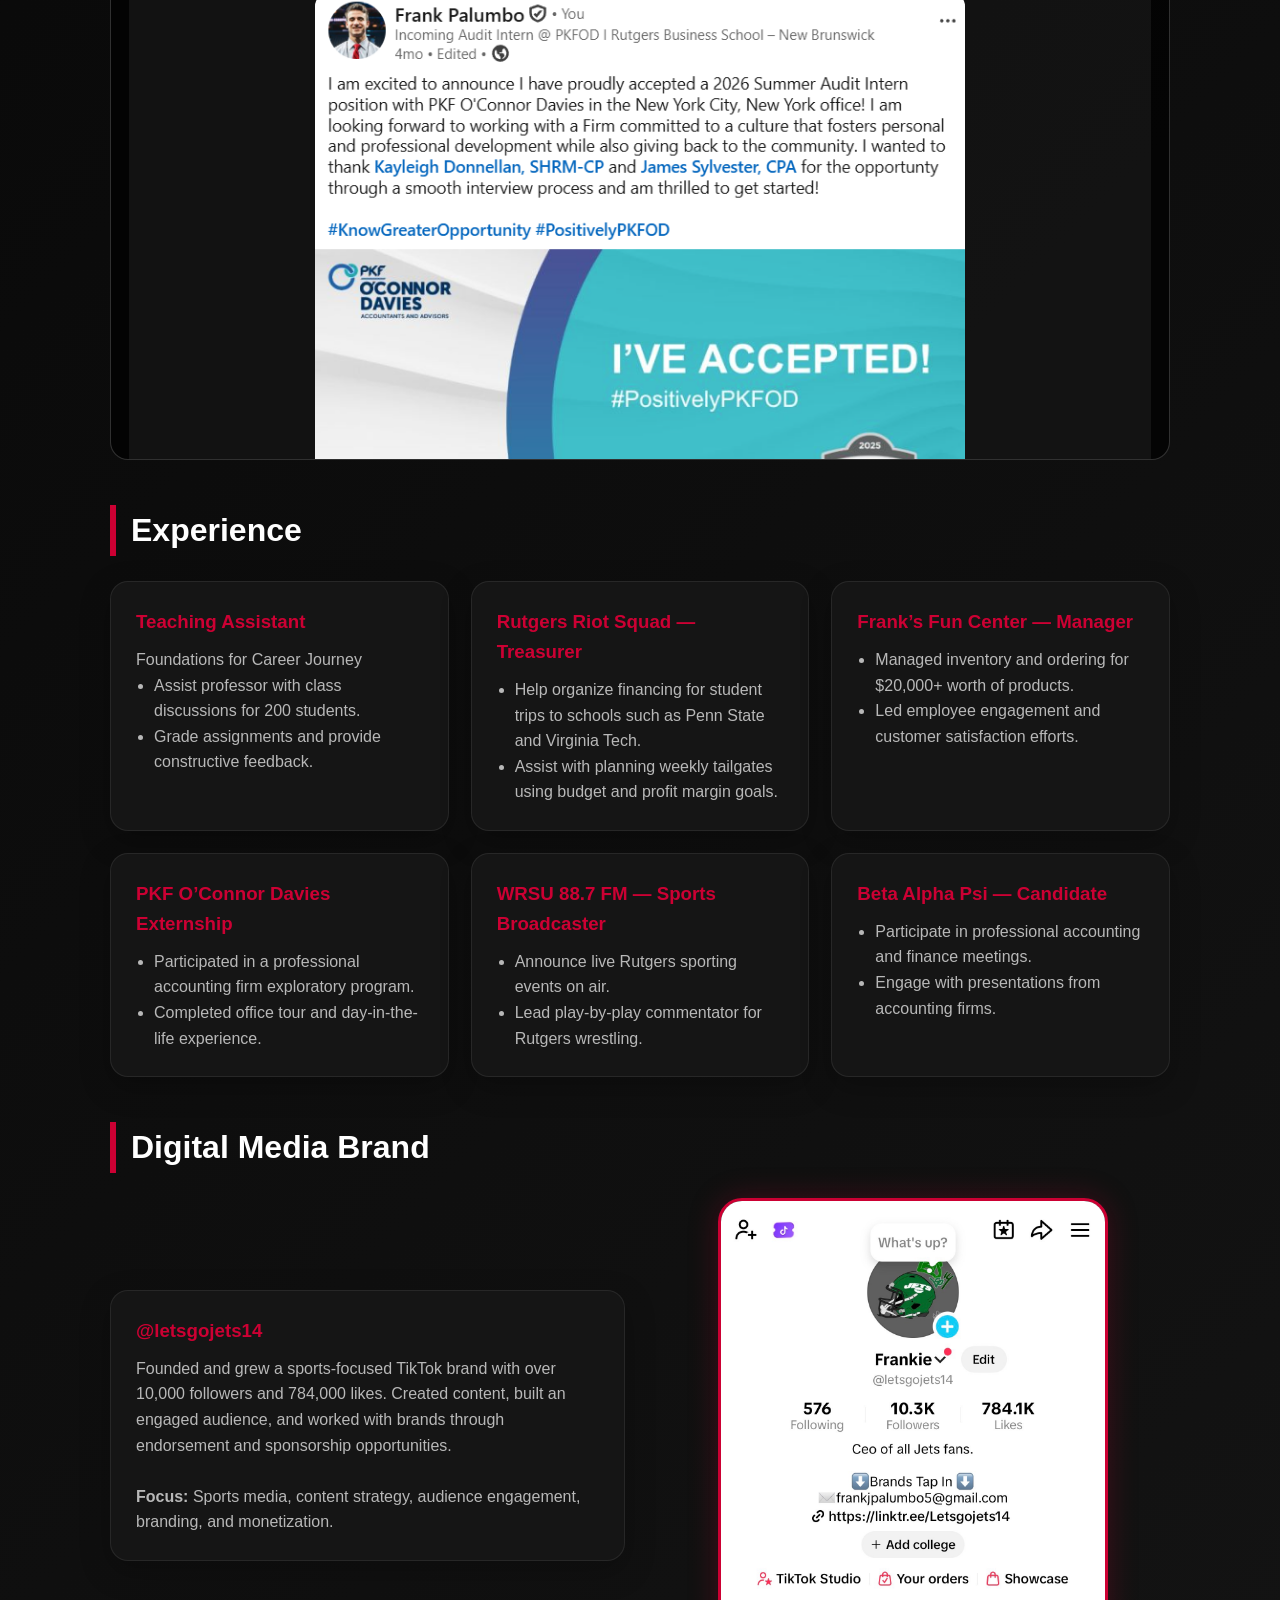
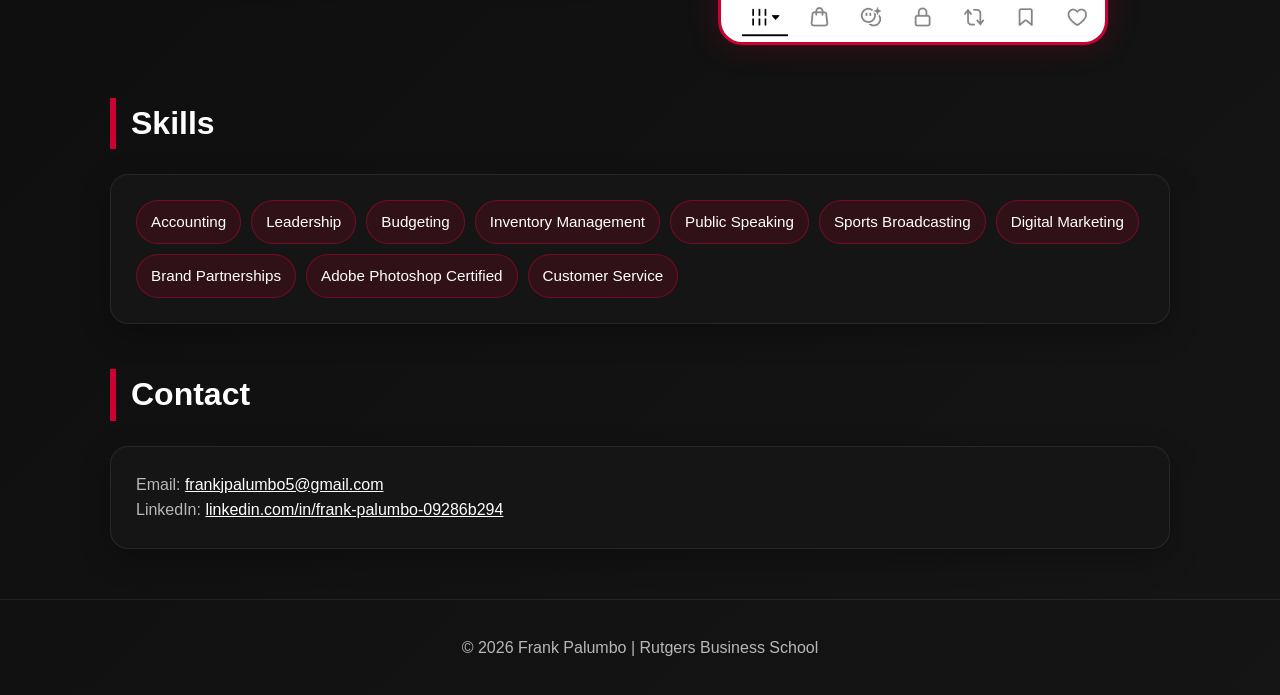
==== commit dfbab6f4: "Update index.html" ====
--- a/index.html
+++ b/index.html
@@ -6,38 +6,14 @@
 <title>Frank Palumbo | Rutgers Accounting Portfolio</title>
 
 <style>
-  .linkedin-scroll-box{
-  max-height:350px;
-  overflow-y:auto;
-  background:rgba(0,0,0,.7);
-  border:1px solid rgba(255,255,255,.18);
-  border-radius:18px;
-  padding:18px;
-}
-
-.linkedin-post{
-  margin-bottom:15px;
-}
-
-.linkedin-img{
-  width:100%;
-  border-radius:12px;
-  margin-bottom:10px;
-}
 :root{
   --scarlet:#cc0033;
-  --dark:#090909;
   --card:#151515;
   --text:#f5f5f5;
   --muted:#b8b8b8;
-  --green:#125740;
-}
-
-*{
-  margin:0;
-  padding:0;
-  box-sizing:border-box;
-}
+}
+
+*{ margin:0; padding:0; box-sizing:border-box; }
 
 body{
   font-family:Arial, Helvetica, sans-serif;
@@ -53,19 +29,15 @@
   justify-content:center;
   text-align:center;
   padding:40px 20px;
-
   background:
     linear-gradient(rgba(0,0,0,.75), rgba(0,0,0,.85)),
     url("Assets/Jetlife.png");
-
   background-size:cover;
   background-position:center;
   background-repeat:no-repeat;
 }
 
-.hero{
-  max-width:900px;
-}
+.hero{ max-width:900px; }
 
 .profile-img{
   width:165px;
@@ -77,10 +49,17 @@
   margin-bottom:20px;
 }
 
-h1{
+.name-row{
+  display:flex;
+  align-items:center;
+  justify-content:center;
+  gap:15px;
+  flex-wrap:wrap;
   font-size:3rem;
   margin-bottom:10px;
 }
+
+.logo{ width:60px; height:auto; }
 
 .tagline{
   font-size:1.25rem;
@@ -101,7 +80,7 @@
   border:1px solid rgba(255,255,255,.25);
   padding:15px 22px;
   border-radius:14px;
-  backdrop-filter: blur(6px);
+  backdrop-filter:blur(6px);
 }
 
 .stat strong{
@@ -140,16 +119,10 @@
 
 .section-title{
   font-size:2rem;
-  margin-bottom:25px;
+  margin:45px 0 25px;
   color:white;
   border-left:6px solid var(--scarlet);
   padding-left:15px;
-}
-
-.grid{
-  display:grid;
-  grid-template-columns:repeat(auto-fit,minmax(260px,1fr));
-  gap:22px;
 }
 
 .card{
@@ -169,8 +142,46 @@
   color:var(--muted);
 }
 
-ul{
-  padding-left:18px;
+ul{ padding-left:18px; }
+
+.grid{
+  display:grid;
+  grid-template-columns:repeat(auto-fit,minmax(260px,1fr));
+  gap:22px;
+}
+
+.linkedin-scroll-box{
+  max-height:500px;
+  overflow-y:auto;
+  background:rgba(0,0,0,.7);
+  border:1px solid rgba(255,255,255,.18);
+  border-radius:18px;
+  padding:18px;
+}
+
+.linkedin-post{
+  background:rgba(255,255,255,.06);
+  padding:15px;
+  border-radius:14px;
+  margin-bottom:18px;
+}
+
+.linkedin-img{
+  width:100%;
+  max-width:650px;
+  display:block;
+  margin:0 auto 12px;
+  border-radius:12px;
+}
+
+.linkedin-post a{
+  display:inline-block;
+  background:var(--scarlet);
+  padding:8px 14px;
+  border-radius:8px;
+  text-decoration:none;
+  color:white;
+  font-weight:bold;
 }
 
 .tiktok-section{
@@ -179,18 +190,7 @@
   gap:30px;
   align-items:center;
 }
-.name-row{
-  display:flex;
-  align-items:center;
-  justify-content:center;
-  gap:15px;
-  flex-wrap:wrap;
-}
-
-.logo{
-  width:60px;
-  height:auto;
-}
+
 .tiktok-img{
   width:100%;
   max-width:390px;
@@ -222,7 +222,7 @@
 }
 
 @media(max-width:750px){
-  h1{font-size:2.3rem;}
+  .name-row{font-size:2.3rem;}
   .tiktok-section{grid-template-columns:1fr;}
 }
 </style>
@@ -233,11 +233,13 @@
 <header>
   <div class="hero">
     <img src="Assets/Profile.pic" alt="Frank Palumbo" class="profile-img">
+
     <h1 class="name-row">
-  <img src="Assets/rutgers.png" class="logo">
-  Frank Palumbo
-  <img src="Assets/rutgers.png" class="logo">
-</h1>
+      <img src="Assets/rutgers.png" class="logo">
+      Frank Palumbo
+      <img src="Assets/rutgers.png" class="logo">
+    </h1>
+
     <p class="tagline">RBS Accounting Student | Summer 2026 PKFOD Audit Intern | Sports Media Creator</p>
 
     <div class="hero-stats">
@@ -266,34 +268,35 @@
   </div>
 
   <h2 class="section-title">Education</h2>
-  
-</div>
   <div class="card">
     <h3>Rutgers University — Rutgers Business School</h3>
     <p>Bachelor of Science in Accounting</p>
     <p>Expected Graduation: May 2027 | GPA: 3.42 | CPA Eligible: May 2028</p>
   </div>
-<h2 class="section-title">LinkedIn Highlights</h2>
-
-<div class="linkedin-scroll-box">
-
-  <div class="linkedin-post">
-    <img src="Assets/link1.png" class="linkedin-img">
-    <a href="https://www.linkedin.com/feed/update/urn:li:activity:7402350196178776064/" target="_blank">View on LinkedIn</a>
-  </div>
-
-  <div class="linkedin-post">
-    <img src="Assets/link2.png" class="linkedin-img">
-    <a href="https://www.linkedin.com/feed/update/urn:li:activity:7424182064595488768/" target="_blank">View on LinkedIn</a>
-  </div>
-
-  <div class="linkedin-post">
-    <img src="Assets/link3.png" class="linkedin-img">
-    <a href="https://www.linkedin.com/feed/update/urn:li:activity:7337569229157621762/" target="_blank">View on LinkedIn</a>
+
+  <h2 class="section-title">LinkedIn Highlights</h2>
+  <div class="linkedin-scroll-box">
+
+    <div class="linkedin-post">
+      <img src="Assets/link1.png" class="linkedin-img">
+      <a href="https://www.linkedin.com/feed/update/urn:li:activity:7402350196178776064/" target="_blank">View on LinkedIn</a>
+    </div>
+
+    <div class="linkedin-post">
+      <img src="Assets/link2.png" class="linkedin-img">
+      <a href="https://www.linkedin.com/feed/update/urn:li:activity:7424182064595488768/" target="_blank">View on LinkedIn</a>
+    </div>
+
+    <div class="linkedin-post">
+      <img src="Assets/link3.png" class="linkedin-img">
+      <a href="https://www.linkedin.com/feed/update/urn:li:activity:7337569229157621762/" target="_blank">View on LinkedIn</a>
+    </div>
+
   </div>
 
   <h2 class="section-title">Experience</h2>
   <div class="grid">
+
     <div class="card">
       <h3>Teaching Assistant</h3>
       <p>Foundations for Career Journey</p>
@@ -342,10 +345,12 @@
         <li>Engage with presentations from accounting firms.</li>
       </ul>
     </div>
+
   </div>
 
   <h2 class="section-title">Digital Media Brand</h2>
   <div class="tiktok-section">
+
     <div class="card">
       <h3>@letsgojets14</h3>
       <p>
@@ -360,6 +365,7 @@
     <div style="text-align:center;">
       <img src="Assets/TikTokPage.jpeg" alt="TikTok page screenshot" class="tiktok-img">
     </div>
+
   </div>
 
   <h2 class="section-title">Skills</h2>
